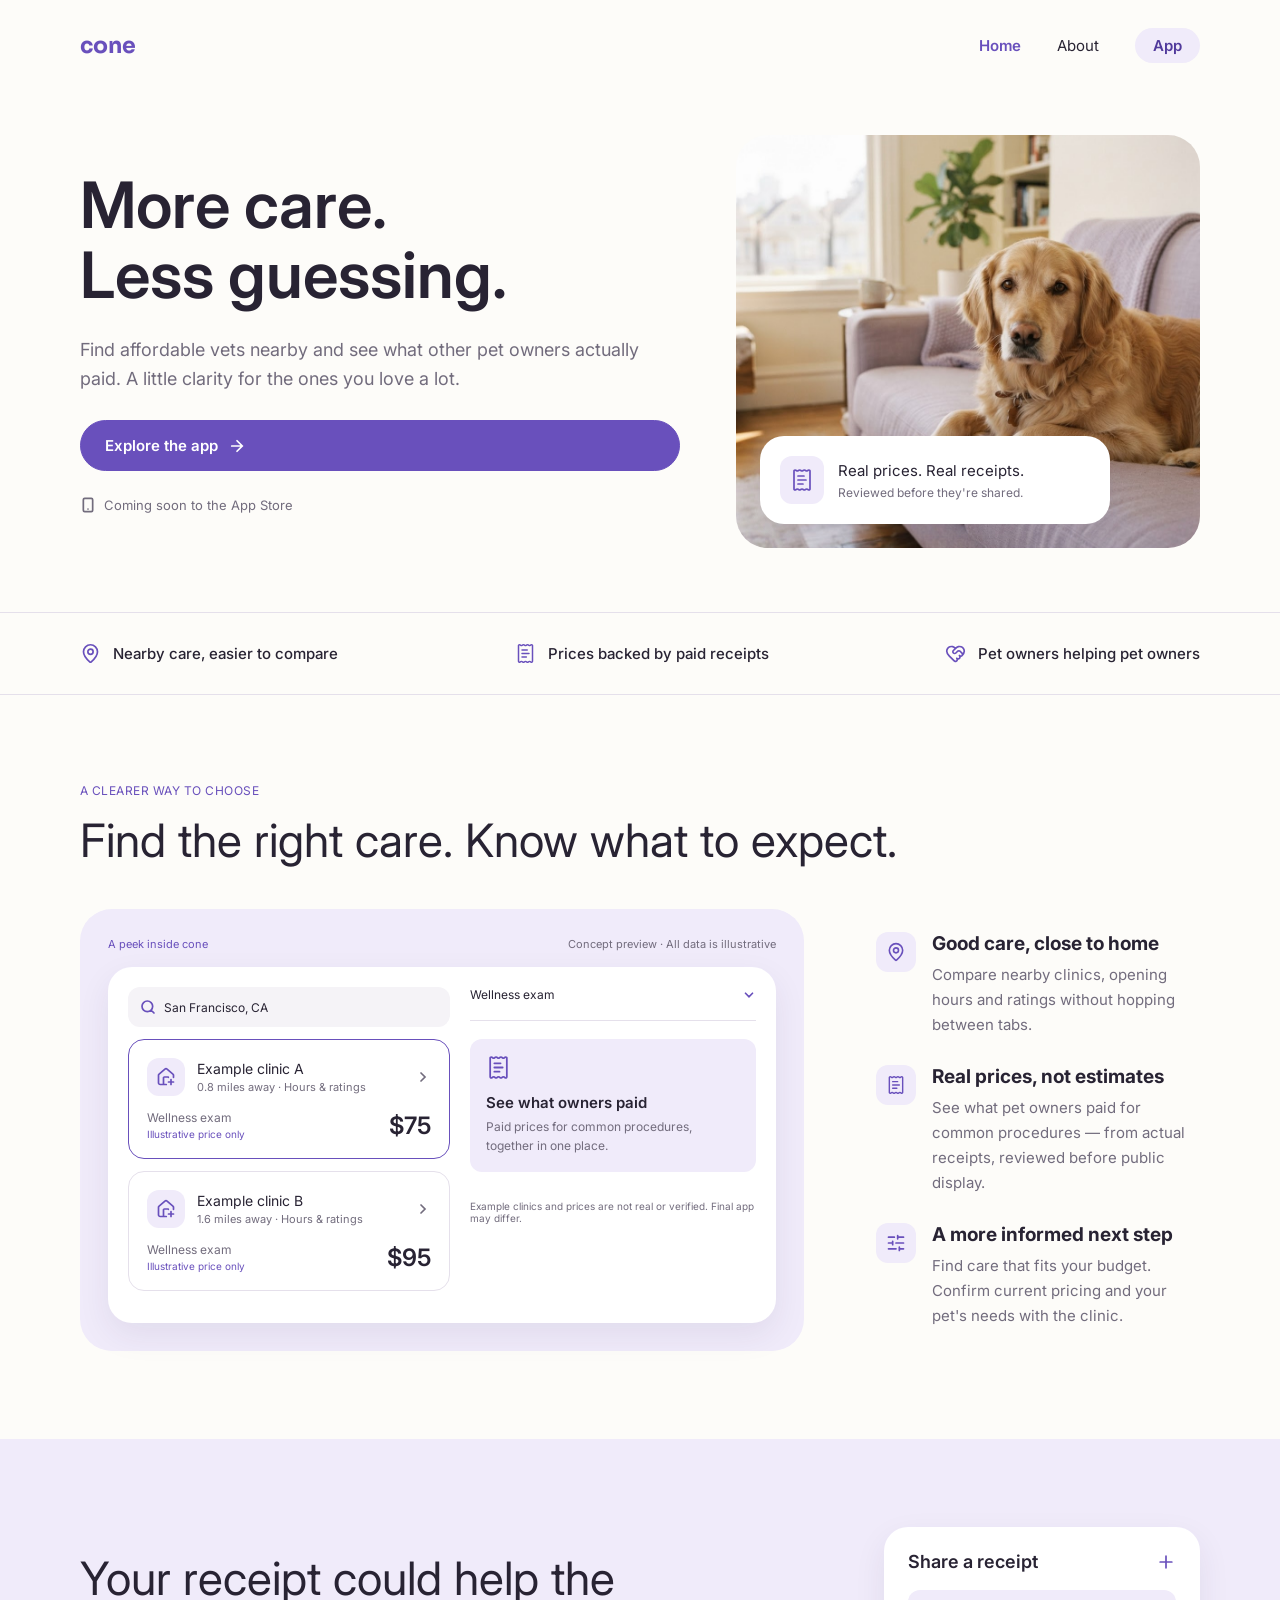
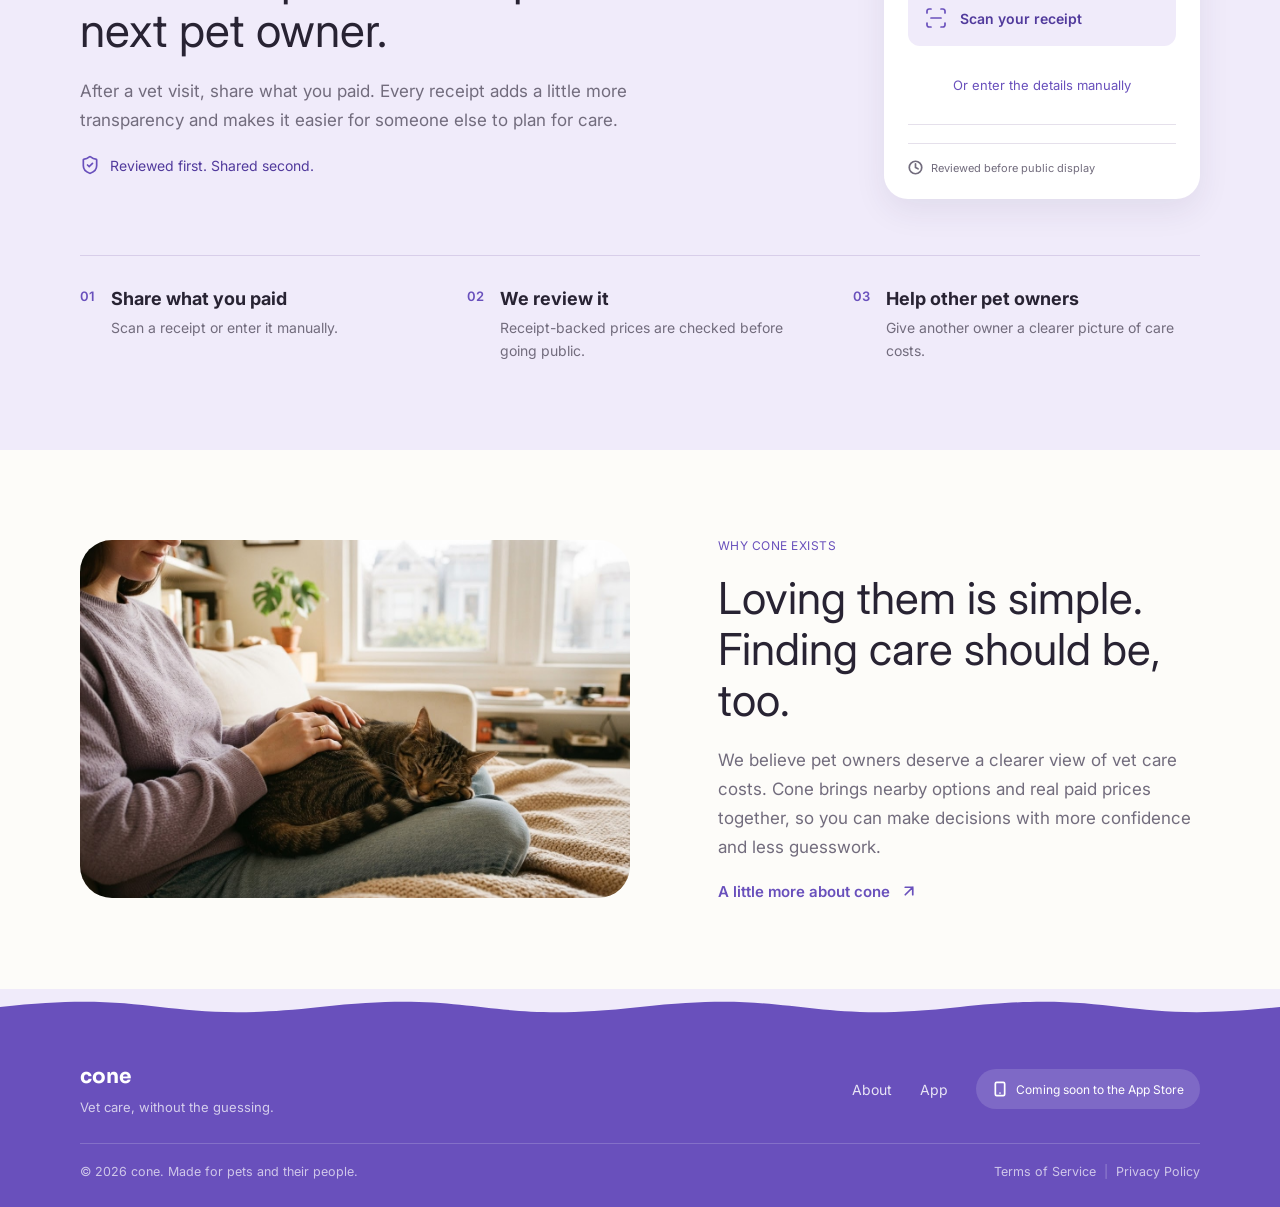
==== index.html @ 10d3a2c4 "Home: remove the "Launching First in the Bay Area" pill from the hero Co-Authored-By: Claude Sonnet " ====
<!doctype html>
<html lang="en">
<head>
<meta charset="utf-8">
<meta name="viewport" content="width=device-width, initial-scale=1">
<title>Cone — Affordable Vet Care</title>
<meta name="description" content="Find affordable vets nearby and see what other pet owners actually paid.">
<meta name="color-scheme" content="light">
<link rel="preconnect" href="https://fonts.googleapis.com">
<link href="https://fonts.googleapis.com/css2?family=Sora:wght@700&family=Inter:wght@400;500;600;700&display=swap" rel="stylesheet">
<link rel="stylesheet" href="site.css">
<style>
  .hero{ display:flex; gap:56px; align-items:center; padding:44px 80px 64px; }
  .hero-copy{ display:flex; flex-direction:column; gap:26px; width:600px; max-width:100%; }
  .hero-copy h1{ font-size:clamp(36px,6vw,64px); line-height:1.08; margin:0; font-weight:600; }
  .hero-copy .lede{ color:var(--ink-muted); font-size:18px; line-height:1.65; max-width:52ch; margin:0; }
  .hero-avail{ display:flex; align-items:center; gap:8px; color:var(--ink-muted); font-size:13px; }
  .hero-avail img{ width:16px; height:16px; }
  .hero-art{ position:relative; flex:1; min-width:280px; background:var(--purple-pale); border-radius:32px; overflow:hidden; aspect-ratio:624/556; }
  .hero-art img.photo{ width:100%; height:100%; object-fit:cover; }
  .promise-card{ position:absolute; left:24px; bottom:24px; right:24px; max-width:350px; background:#fff; border-radius:24px;
    padding:20px; display:flex; gap:14px; align-items:center; box-shadow:0 12px 32px rgba(53,35,74,.12); }
  .promise-card .icon-box{ background:var(--tint); border-radius:12px; width:44px; height:48px; display:flex; align-items:center; justify-content:center; flex-shrink:0; }
  .promise-card .icon-box img{ width:24px; height:24px; }
  .promise-card p{ margin:0; }
  .promise-card .title{ font-size:15px; }
  .promise-card .sub{ color:var(--ink-muted); font-size:12px; margin-top:5px; }

  .benefits{ display:flex; justify-content:space-between; gap:24px; flex-wrap:wrap; border-top:1px solid var(--border); border-bottom:1px solid var(--border); padding:30px 80px; }
  .benefit{ display:flex; align-items:center; gap:12px; font-size:15px; font-weight:500; }
  .benefit img{ width:21px; height:21px; }

  .compare{ display:flex; gap:72px; align-items:center; flex-wrap:wrap; }
  .app-preview{ background:var(--tint); border-radius:32px; padding:28px; width:724px; max-width:100%; }
  .preview-label{ display:flex; justify-content:space-between; font-size:11px; color:var(--purple); margin-bottom:16px; }
  .preview-label .note{ color:var(--ink-muted); }
  .app-interface{ background:#fff; border-radius:24px; padding:20px; display:flex; gap:20px; box-shadow:0 12px 32px rgba(53,35,74,.08); flex-wrap:wrap; }
  .loc-search{ background:var(--surface-muted); border-radius:12px; height:40px; display:flex; align-items:center; gap:8px; padding:0 12px; font-size:12px; margin-bottom:12px; }
  .loc-search img{ width:16px; height:16px; }
  .clinic-card{ border:1px solid var(--border); border-radius:16px; padding:18px; margin-bottom:12px; }
  .clinic-card.featured{ border:1.5px solid var(--purple); }
  .clinic-row{ display:flex; gap:12px; align-items:center; margin-bottom:14px; }
  .clinic-row .sym{ background:var(--tint); border-radius:12px; width:38px; height:38px; display:flex; align-items:center; justify-content:center; flex-shrink:0; }
  .clinic-row .sym img{ width:20px; height:20px; }
  .clinic-row .name{ font-size:14px; margin:0; }
  .clinic-row .meta{ font-size:11px; color:var(--ink-muted); margin:3px 0 0; }
  .clinic-row .chev{ width:16px; height:16px; margin-left:auto; }
  .price-row{ display:flex; justify-content:space-between; align-items:flex-end; }
  .price-row .proc{ font-size:12px; color:var(--ink-muted); margin:0; }
  .price-row .note{ font-size:10px; color:var(--purple); margin:3px 0 0; }
  .price-row .amount{ font-size:24px; font-weight:600; margin:0; }
  .compare-side{ flex:1; min-width:280px; display:flex; flex-direction:column; gap:18px; }
  .compare-top{ display:flex; justify-content:space-between; align-items:center; font-size:12px; }
  .compare-top img{ width:14px; height:14px; }
  .insight-box{ background:var(--tint); border-radius:12px; padding:16px; }
  .insight-box img{ width:25px; height:25px; margin-bottom:13px; }
  .insight-box .t{ font-weight:600; font-size:15px; margin:0 0 6px; }
  .insight-box .d{ color:var(--ink-muted); font-size:12px; margin:0; line-height:1.55; }
  .fineprint{ color:var(--ink-muted); font-size:10px; }

  .features{ display:flex; flex-direction:column; gap:28px; flex:1; min-width:280px; }
  .feature{ display:flex; gap:16px; }
  .feature .sym{ background:var(--tint); border-radius:12px; width:40px; height:40px; display:flex; align-items:center; justify-content:center; flex-shrink:0; }
  .feature .sym img{ width:20px; height:20px; }
  .feature h3{ font-size:19px; margin:0 0 8px; }
  .feature p{ color:var(--ink-muted); font-size:15px; line-height:1.65; margin:0; }

  .community{ background:var(--tint); }
  .community-story{ display:flex; gap:96px; align-items:center; flex-wrap:wrap; }
  .community-copy{ width:556px; max-width:100%; display:flex; flex-direction:column; gap:20px; }
  .community-copy h2{ font-size:clamp(28px,4vw,46px); line-height:1.15; margin:0; font-weight:400; }
  .community-copy .lede{ color:var(--ink-muted); font-size:17px; line-height:1.7; margin:0; max-width:50ch; }
  .review-note{ display:flex; align-items:center; gap:10px; color:var(--purple-dark); font-size:14px; }
  .review-note img{ width:20px; height:20px; }
  .share-card{ background:#fff; border-radius:24px; padding:24px; width:316px; max-width:100%; box-shadow:0 12px 32px rgba(53,35,74,.08); display:flex; flex-direction:column; gap:18px; margin-left:auto; }
  .share-card .hdr{ display:flex; justify-content:space-between; align-items:center; }
  .share-card .hdr p{ margin:0; font-size:18px; font-weight:600; }
  .share-card .hdr img{ width:20px; height:20px; }
  .scan-opt{ background:var(--tint); border-radius:12px; padding:16px; display:flex; align-items:center; gap:12px; }
  .scan-opt img{ width:24px; height:24px; }
  .scan-opt p{ margin:0; color:var(--purple-dark); font-weight:600; font-size:14px; }
  .manual-note{ text-align:center; color:var(--purple); font-size:13px; }
  .review-status{ display:flex; align-items:center; gap:8px; color:var(--ink-muted); font-size:11px; border-top:1px solid var(--border); padding-top:16px; }
  .review-status img{ width:15px; height:15px; }
  .process{ display:flex; gap:40px; flex-wrap:wrap; border-top:1px solid var(--border2); margin-top:56px; padding-top:32px; }
  .process .step{ flex:1; min-width:200px; display:flex; gap:16px; }
  .process .num{ color:var(--purple); font-weight:600; font-size:13px; }
  .process h4{ font-size:18px; margin:0 0 8px; }
  .process p{ color:var(--ink-muted); font-size:14px; line-height:1.6; margin:0; }

  .mission-row{ display:flex; gap:88px; align-items:center; flex-wrap:wrap; }
  .mission-row img.photo{ width:550px; max-width:100%; height:358px; object-fit:cover; border-radius:32px; }
  .mission-copy{ flex:1; min-width:280px; display:flex; flex-direction:column; gap:20px; }
  .mission-copy h2{ font-size:clamp(28px,4vw,44px); line-height:1.16; font-weight:400; margin:0; }
  .mission-copy .lede{ color:var(--ink-muted); font-size:17px; line-height:1.7; margin:0; }
  .mission-link{ display:flex; align-items:center; gap:10px; color:var(--purple); font-weight:600; font-size:15px; text-decoration:none; }
  .mission-link img{ width:18px; height:18px; }

  @media (max-width: 900px){
    .hero, .benefits, .compare, .community-story, .mission-row{ flex-direction:column; align-items:flex-start; }
    .hero{ padding:32px 24px 48px; }
    .benefits{ padding:24px; }
    .mission-row img.photo{ width:100%; }
    .share-card{ margin-left:0; }
  }
</style>
</head>
<body>

<nav class="nav">
  <a class="wordmark" href="index.html">cone</a>
  <div class="links">
    <a href="index.html" class="active">Home</a>
    <a href="about.html">About</a>
    <a href="app.html" class="nav-pill">App</a>
  </div>
</nav>

<div class="hero">
  <div class="hero-copy">
    <h1>More care.<br>Less guessing.</h1>
    <p class="lede">Find affordable vets nearby and see what other pet owners actually paid. A little clarity for the ones you love a lot.</p>
    <a class="btn-primary" href="app.html">Explore the app <img src="icons/arrow-right.svg" alt=""></a>
    <div class="hero-avail"><img src="icons/smartphone.svg" alt=""> Coming soon to the App Store</div>
  </div>
  <div class="hero-art">
    <img class="photo" src="dog-at-home.png" alt="A golden retriever relaxing at home">
    <div class="promise-card">
      <div class="icon-box"><img src="icons/receipt.svg" alt=""></div>
      <p><span class="title" style="display:block">Real prices. Real receipts.</span><span class="sub" style="display:block">Reviewed before they're shared.</span></p>
    </div>
  </div>
</div>

<div class="benefits">
  <div class="benefit"><img src="icons/map-pin.svg" alt=""> Nearby care, easier to compare</div>
  <div class="benefit"><img src="icons/receipt.svg" alt=""> Prices backed by paid receipts</div>
  <div class="benefit"><img src="icons/heart-handshake.svg" alt=""> Pet owners helping pet owners</div>
</div>

<div class="section">
  <p class="kicker">A clearer way to choose</p>
  <h2 style="font-size:clamp(28px,4vw,46px); font-weight:400; margin:0 0 42px; line-height:1.15;">Find the right care. Know what to expect.</h2>
  <div class="compare">
    <div class="app-preview">
      <div class="preview-label"><span>A peek inside cone</span><span class="note">Concept preview · All data is illustrative</span></div>
      <div class="app-interface">
        <div style="width:322px; max-width:100%;">
          <div class="loc-search"><img src="icons/search.svg" alt=""> San Francisco, CA</div>
          <div class="clinic-card featured">
            <div class="clinic-row">
              <div class="sym"><img src="icons/house-plus.svg" alt=""></div>
              <div><p class="name">Example clinic A</p><p class="meta">0.8 miles away · Hours &amp; ratings</p></div>
              <img class="chev" src="icons/chevron-right.svg" alt="">
            </div>
            <div class="price-row"><div><p class="proc">Wellness exam</p><p class="note">Illustrative price only</p></div><p class="amount">$75</p></div>
          </div>
          <div class="clinic-card">
            <div class="clinic-row">
              <div class="sym"><img src="icons/house-plus.svg" alt=""></div>
              <div><p class="name">Example clinic B</p><p class="meta">1.6 miles away · Hours &amp; ratings</p></div>
              <img class="chev" src="icons/chevron-right.svg" alt="">
            </div>
            <div class="price-row"><div><p class="proc">Wellness exam</p><p class="note">Illustrative price only</p></div><p class="amount">$95</p></div>
          </div>
        </div>
        <div class="compare-side">
          <div class="compare-top"><span>Wellness exam</span><img src="icons/chevron-down.svg" alt=""></div>
          <div style="border-top:1px solid var(--border);"></div>
          <div class="insight-box">
            <img src="icons/receipt.svg" alt="">
            <p class="t">See what owners paid</p>
            <p class="d">Paid prices for common procedures, together in one place.</p>
          </div>
          <p class="fineprint">Example clinics and prices are not real or verified. Final app may differ.</p>
        </div>
      </div>
    </div>
    <div class="features">
      <div class="feature"><div class="sym"><img src="icons/map-pin.svg" alt=""></div><div><h3>Good care, close to home</h3><p>Compare nearby clinics, opening hours and ratings without hopping between tabs.</p></div></div>
      <div class="feature"><div class="sym"><img src="icons/receipt.svg" alt=""></div><div><h3>Real prices, not estimates</h3><p>See what pet owners paid for common procedures — from actual receipts, reviewed before public display.</p></div></div>
      <div class="feature"><div class="sym"><img src="icons/sliders.svg" alt=""></div><div><h3>A more informed next step</h3><p>Find care that fits your budget. Confirm current pricing and your pet's needs with the clinic.</p></div></div>
    </div>
  </div>
</div>

<div class="section community">
  <div class="community-story">
    <div class="community-copy">
      <h2>Your receipt could help the next pet owner.</h2>
      <p class="lede">After a vet visit, share what you paid. Every receipt adds a little more transparency and makes it easier for someone else to plan for care.</p>
      <div class="review-note"><img src="icons/shield-check.svg" alt=""> Reviewed first. Shared second.</div>
    </div>
    <div class="share-card">
      <div class="hdr"><p>Share a receipt</p><img src="icons/plus.svg" alt=""></div>
      <div class="scan-opt"><img src="icons/scan-line.svg" alt=""><p>Scan your receipt</p></div>
      <p class="manual-note">Or enter the details manually</p>
      <div style="border-top:1px solid var(--border);"></div>
      <div class="review-status"><img src="icons/clock.svg" alt=""> Reviewed before public display</div>
    </div>
  </div>
  <div class="process">
    <div class="step"><span class="num">01</span><div><h4>Share what you paid</h4><p>Scan a receipt or enter it manually.</p></div></div>
    <div class="step"><span class="num">02</span><div><h4>We review it</h4><p>Receipt-backed prices are checked before going public.</p></div></div>
    <div class="step"><span class="num">03</span><div><h4>Help other pet owners</h4><p>Give another owner a clearer picture of care costs.</p></div></div>
  </div>
</div>

<div class="section">
  <div class="mission-row">
    <img class="photo" src="quiet-moment.png" alt="A pet owner and their dog sharing a quiet moment">
    <div class="mission-copy">
      <p class="kicker" style="margin-bottom:0;">Why cone exists</p>
      <h2>Loving them is simple. Finding care should be, too.</h2>
      <p class="lede">We believe pet owners deserve a clearer view of vet care costs. Cone brings nearby options and real paid prices together, so you can make decisions with more confidence and less guesswork.</p>
      <a class="mission-link" href="about.html">A little more about cone <img src="icons/arrow-up-right.svg" alt=""></a>
    </div>
  </div>
</div>

<svg class="footer-wave" viewBox="0 0 1440 60" preserveAspectRatio="none" aria-hidden="true">
  <path d="M0,30 C180,0 180,60 360,30 C540,0 540,60 720,30 C900,0 900,60 1080,30 C1260,0 1260,60 1440,30 L1440,60 L0,60 Z"></path>
</svg>

<footer class="site-footer">
  <div class="footer-nav">
    <div class="brand-block">
      <a class="wordmark" href="index.html">cone</a>
      <span class="tagline">Vet care, without the guessing.</span>
    </div>
    <div class="footer-links">
      <a href="about.html">About</a>
      <a href="app.html">App</a>
      <span class="badge"><img src="icons/smartphone.svg" alt="" style="width:16px;height:16px;"> Coming soon to the App Store</span>
    </div>
  </div>
  <div class="footer-bottom">
    <span>© 2026 cone. Made for pets and their people.</span>
    <span class="legal-links"><a href="terms-of-service.html">Terms of Service</a><span class="sep">|</span><a href="privacy-policy.html">Privacy Policy</a></span>
  </div>
</footer>
</body>
</html>
---- site.css ----
/* Cone marketing site — shared design tokens + components across
   index.html / about.html / app.html. Colors match the Figma redesign
   (node 2:1613 / 7:917 / 5:3205) exactly — a distinct, slightly softer
   purple/cream palette from the app's own Theme.swift, by deliberate
   choice of this redesign, not an oversight. */
:root{
  --purple:#6950BC; --purple-dark:#513A9C; --purple-light:#8B72D4; --purple-pale:#C9B8F0;
  --tint:#F0EBFA; --tint2:#F8F6FD; --surface-muted:#F5F3F7;
  --cream:#FDFCF9; --ink:#282333; --ink-muted:#726C7D; --border:#E5E0EB; --border2:#D8CEE9;
}
*{ box-sizing:border-box; }
html{ scroll-behavior:smooth; }
body{ margin:0; background:var(--cream); color:var(--ink); font-family:"Inter",-apple-system,system-ui,sans-serif; }
img{ max-width:100%; display:block; }
.icon{ display:inline-block; }
.icon-white{ filter:brightness(0) invert(1); }
a{ color:inherit; }

/* Nav — back to a plain white header (the purple treatment moved to
   the footer instead, per correction). */
.nav{ display:flex; align-items:center; justify-content:space-between; padding:28px 80px; }
.nav .wordmark{ font-family:"Sora",-apple-system,sans-serif; font-weight:700; font-size:22px; color:var(--purple); text-decoration:none; }
.nav .links{ display:flex; align-items:center; gap:36px; font-size:15px; }
.nav .links a{ text-decoration:none; color:var(--ink); }
.nav .links a.active{ color:var(--purple); font-weight:600; }
/* "App" is a pill, not a plain text link — calls it out from Home/About
   as the one that actually leads toward the product/download. */
.nav .links a.nav-pill{ background:var(--tint); color:var(--purple-dark); font-weight:600;
  padding:8px 18px; border-radius:999px; transition:background .15s ease, color .15s ease; }
.nav .links a.nav-pill:hover{ background:var(--purple-pale); }
.nav .links a.nav-pill.active{ background:var(--purple); color:#fff; }

/* Buttons */
.btn-primary{ display:inline-flex; align-items:center; gap:10px; background:var(--purple); color:#fff;
  border:1px solid var(--purple); border-radius:999px; padding:15px 24px; font-weight:600; font-size:15px;
  text-decoration:none; cursor:pointer; }
.btn-primary img{ filter:brightness(0) invert(1); width:18px; height:18px; }

/* Pills / badges */
.pill{ display:inline-flex; align-items:center; gap:8px; background:var(--tint); color:var(--purple-dark);
  border-radius:999px; padding:8px 12px; font-size:12px; }
.badge{ display:inline-flex; align-items:center; gap:8px; background:var(--surface-muted); color:var(--ink-muted);
  border-radius:999px; padding:12px 16px; font-size:12px; }

/* Layout helpers */
.section{ padding:88px 80px; }
.kicker{ color:var(--purple); font-size:12px; text-transform:uppercase; letter-spacing:.04em; margin:0 0 16px; }

/* Wavy top edge on the footer — an SVG sitting flush against the
   footer's own top edge, filled the same purple as the footer below
   it. The area above the wave's peaks is transparent in the SVG
   itself, so without a background set here it was revealing the
   plain page background behind it — not whatever section actually
   sits directly above (About's `.mission-cta` and App's `.trust`, both
   `var(--tint)`), leaving a visible pale seam between the two. Tint is
   close enough to cream that using it as this element's own
   background reads correctly either way: seamless against a tint
   section above, and imperceptibly different against a plain cream
   one. */
.footer-wave{ display:block; width:100%; height:36px; margin-bottom:-1px; background:var(--tint); }
.footer-wave path{ fill:var(--purple); }

/* Footer (shared across all pages, including the legal ones) — purple
   background, so wordmark/links/text all flip to white/light instead
   of the ink/purple-on-cream scheme that worked on a cream footer. */
footer.site-footer{ background:var(--purple); padding:40px 80px 28px; }
footer.site-footer .footer-nav{ display:flex; align-items:center; justify-content:space-between; flex-wrap:wrap; gap:16px; margin-bottom:28px; }
footer.site-footer .brand-block{ display:flex; flex-direction:column; gap:10px; }
footer.site-footer .wordmark{ font-family:"Sora",-apple-system,sans-serif; font-weight:700; font-size:20px; color:#fff; text-decoration:none; }
footer.site-footer .tagline{ color:rgba(255,255,255,.72); font-size:13px; }
footer.site-footer .footer-links{ display:flex; align-items:center; gap:28px; flex-wrap:wrap; }
footer.site-footer .footer-links a{ font-size:14px; text-decoration:none; color:rgba(255,255,255,.85); }
footer.site-footer .footer-links a.active{ color:#fff; font-weight:600; }
/* The "Coming soon" badge needs its own on-purple styling — the
   default surface-muted/ink-muted pairing used on a cream background
   would be unreadably low-contrast here. */
footer.site-footer .footer-links .badge{ background:rgba(255,255,255,.14); color:#fff; }
footer.site-footer .footer-links .badge img{ filter:brightness(0) invert(1); }
footer.site-footer .footer-bottom{ border-top:1px solid rgba(255,255,255,.18); padding-top:20px; display:flex; justify-content:space-between;
  flex-wrap:wrap; gap:10px; font-size:12.5px; color:rgba(255,255,255,.68); }
footer.site-footer .footer-bottom .legal-links a{ color:rgba(255,255,255,.68); text-decoration:none; }
footer.site-footer .footer-bottom .legal-links a:hover{ color:#fff; }
footer.site-footer .footer-bottom .legal-links .sep{ margin:0 8px; color:rgba(255,255,255,.3); }

@media (max-width: 900px){
  .nav{ padding:20px 24px; }
  .nav .links{ gap:20px; font-size:13px; }
  .section{ padding:56px 24px; }
  footer.site-footer{ padding:32px 24px 24px; }
  footer.site-footer .footer-nav{ flex-direction:column; align-items:flex-start; }
}
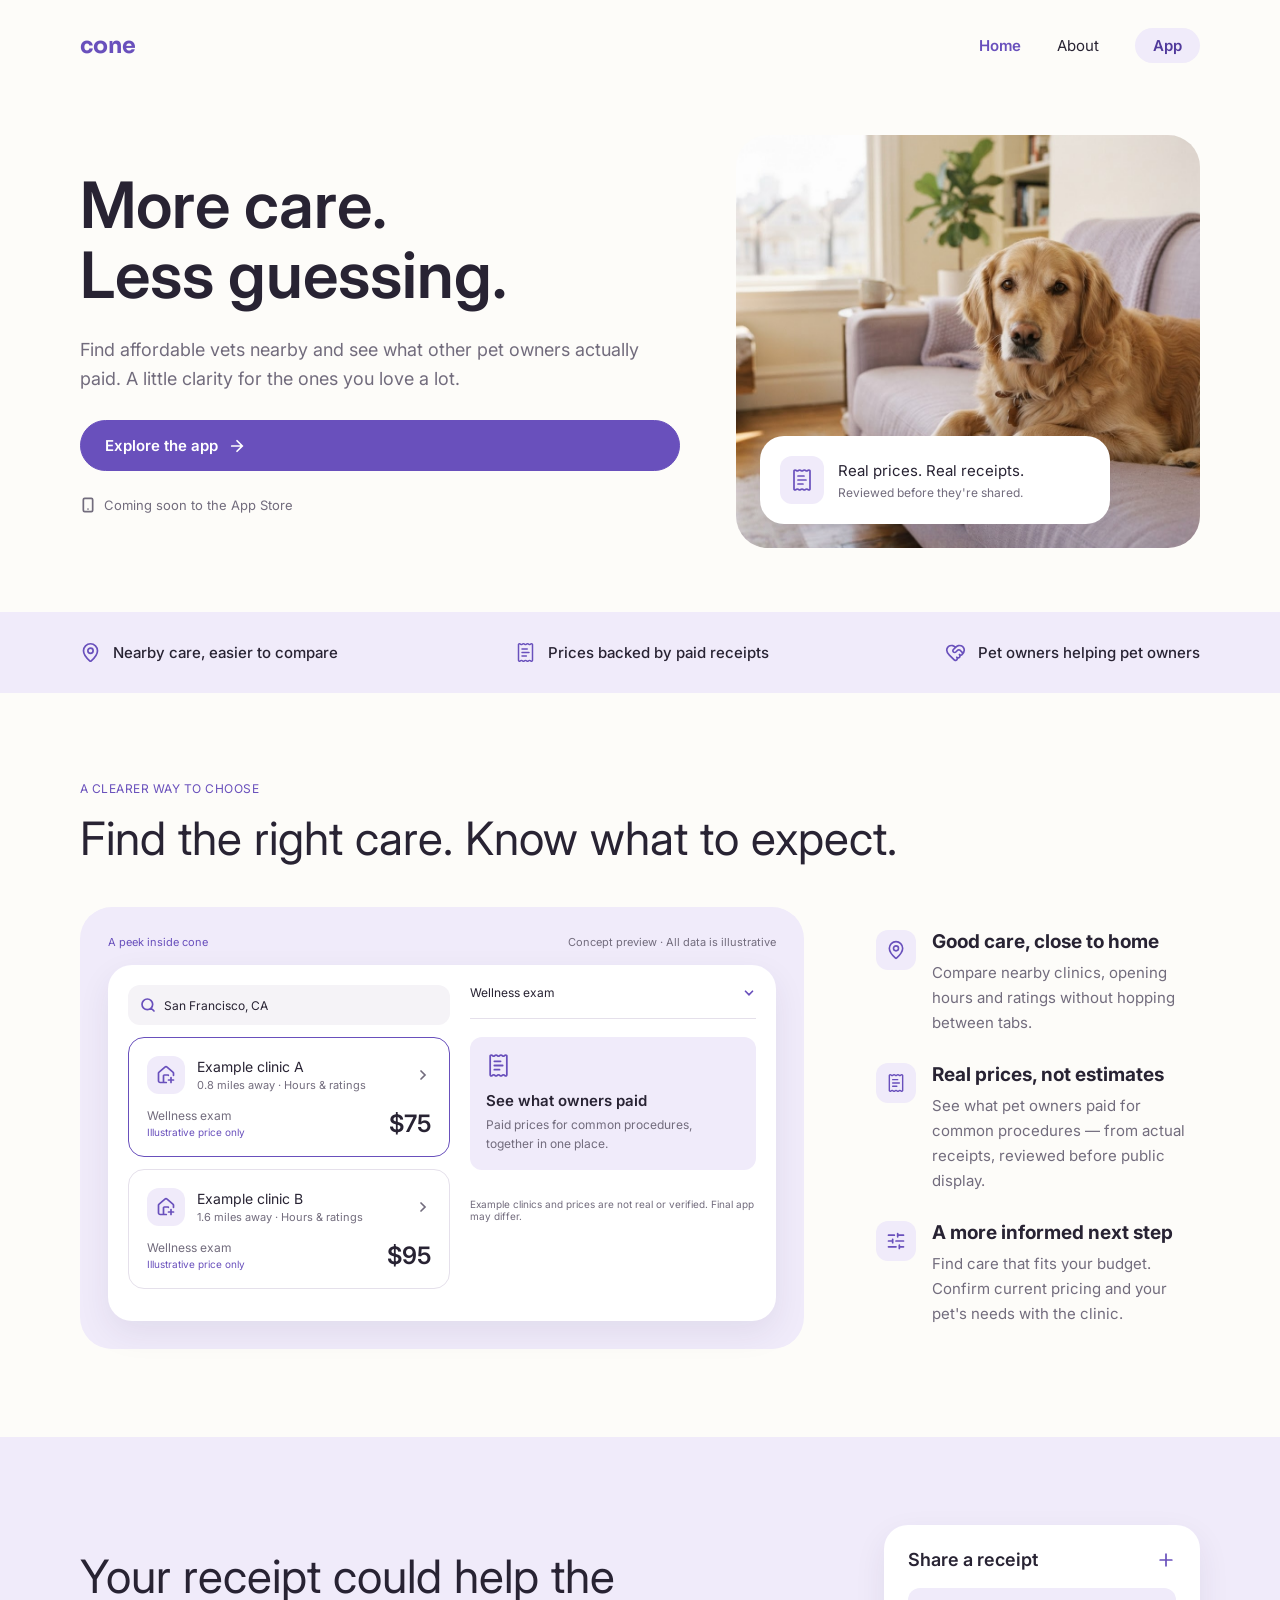
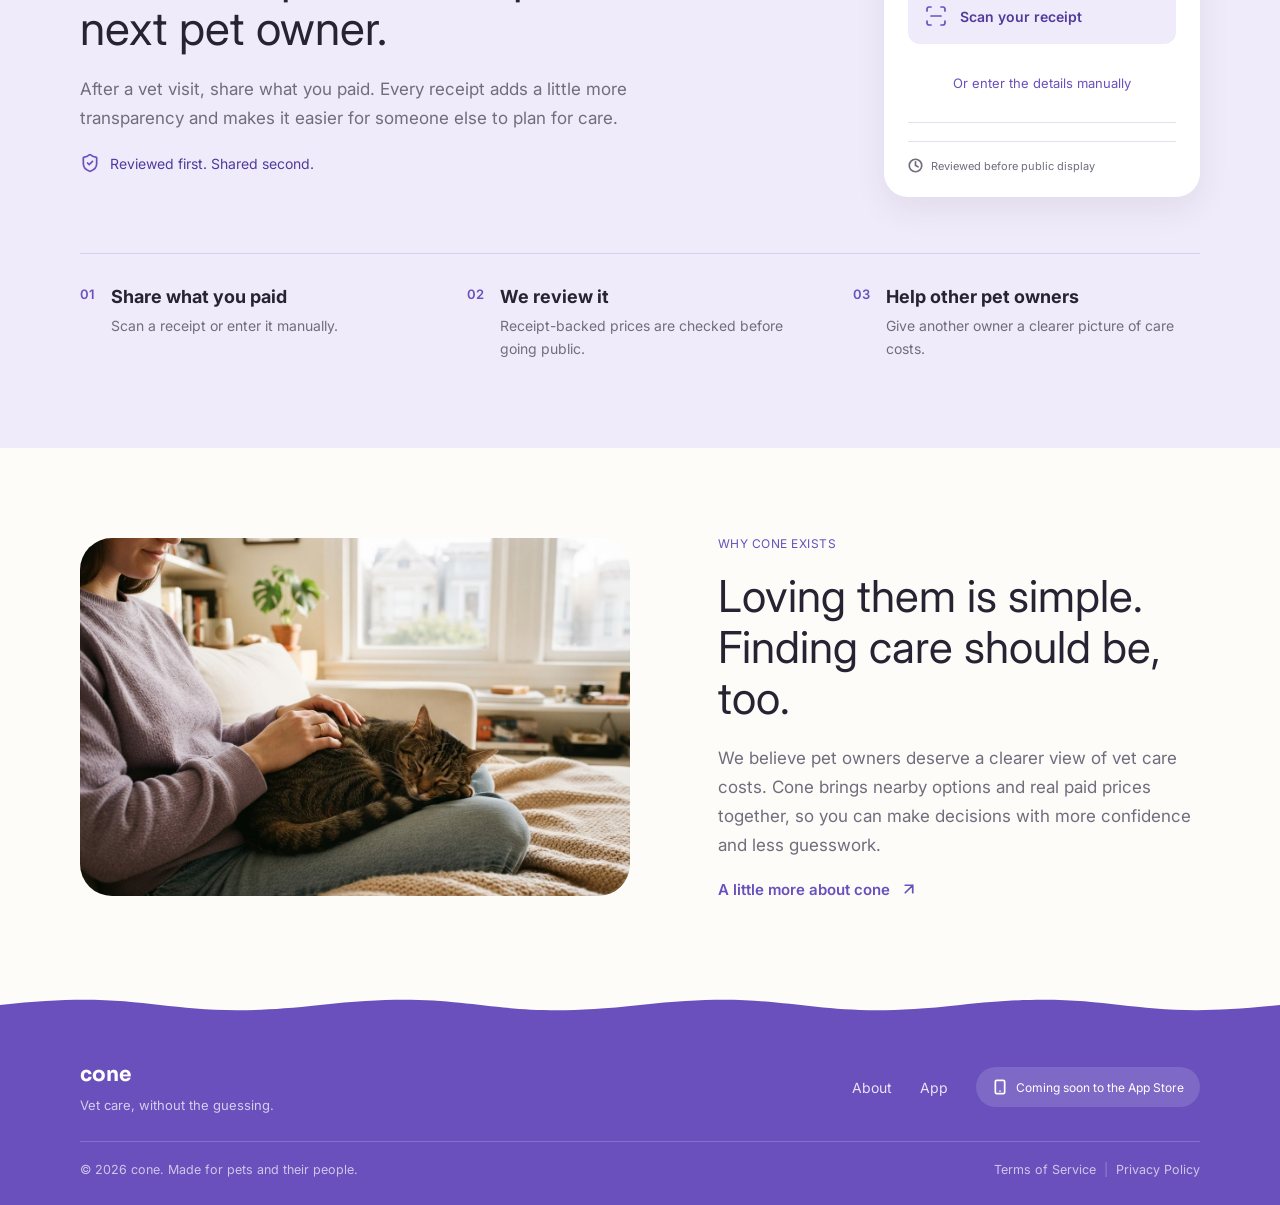
==== commit 1865b842: "Home: give the 3-item benefits strip a light purple background Swapped the plain hairline top/bottom" ====
--- a/index.html
+++ b/index.html
@@ -26,7 +26,7 @@
   .promise-card .title{ font-size:15px; }
   .promise-card .sub{ color:var(--ink-muted); font-size:12px; margin-top:5px; }
 
-  .benefits{ display:flex; justify-content:space-between; gap:24px; flex-wrap:wrap; border-top:1px solid var(--border); border-bottom:1px solid var(--border); padding:30px 80px; }
+  .benefits{ display:flex; justify-content:space-between; gap:24px; flex-wrap:wrap; background:var(--tint); padding:30px 80px; }
   .benefit{ display:flex; align-items:center; gap:12px; font-size:15px; font-weight:500; }
   .benefit img{ width:21px; height:21px; }
 
--- a/site.css
+++ b/site.css
@@ -49,15 +49,17 @@
 /* Wavy top edge on the footer — an SVG sitting flush against the
    footer's own top edge, filled the same purple as the footer below
    it. The area above the wave's peaks is transparent in the SVG
-   itself, so without a background set here it was revealing the
-   plain page background behind it — not whatever section actually
-   sits directly above (About's `.mission-cta` and App's `.trust`, both
-   `var(--tint)`), leaving a visible pale seam between the two. Tint is
-   close enough to cream that using it as this element's own
-   background reads correctly either way: seamless against a tint
-   section above, and imperceptibly different against a plain cream
-   one. */
-.footer-wave{ display:block; width:100%; height:36px; margin-bottom:-1px; background:var(--tint); }
+   itself, so it needs an explicit background matching whatever
+   section actually sits directly above it on each page, or the plain
+   page background shows through as a seam instead. Defaults to cream
+   (correct on Home, Terms and Privacy, whose last section before the
+   footer is plain) — pages where that section is tinted instead
+   (About's `.mission-cta`, App's `.trust`) add `.on-tint` to this
+   element to match. Turns out tint is NOT close enough to cream to
+   double as a one-size-fits-all background (visible as a stray pale
+   purple outline on Home) — this has to be per-page, not global. */
+.footer-wave{ display:block; width:100%; height:36px; margin-bottom:-1px; background:var(--cream); }
+.footer-wave.on-tint{ background:var(--tint); }
 .footer-wave path{ fill:var(--purple); }
 
 /* Footer (shared across all pages, including the legal ones) — purple
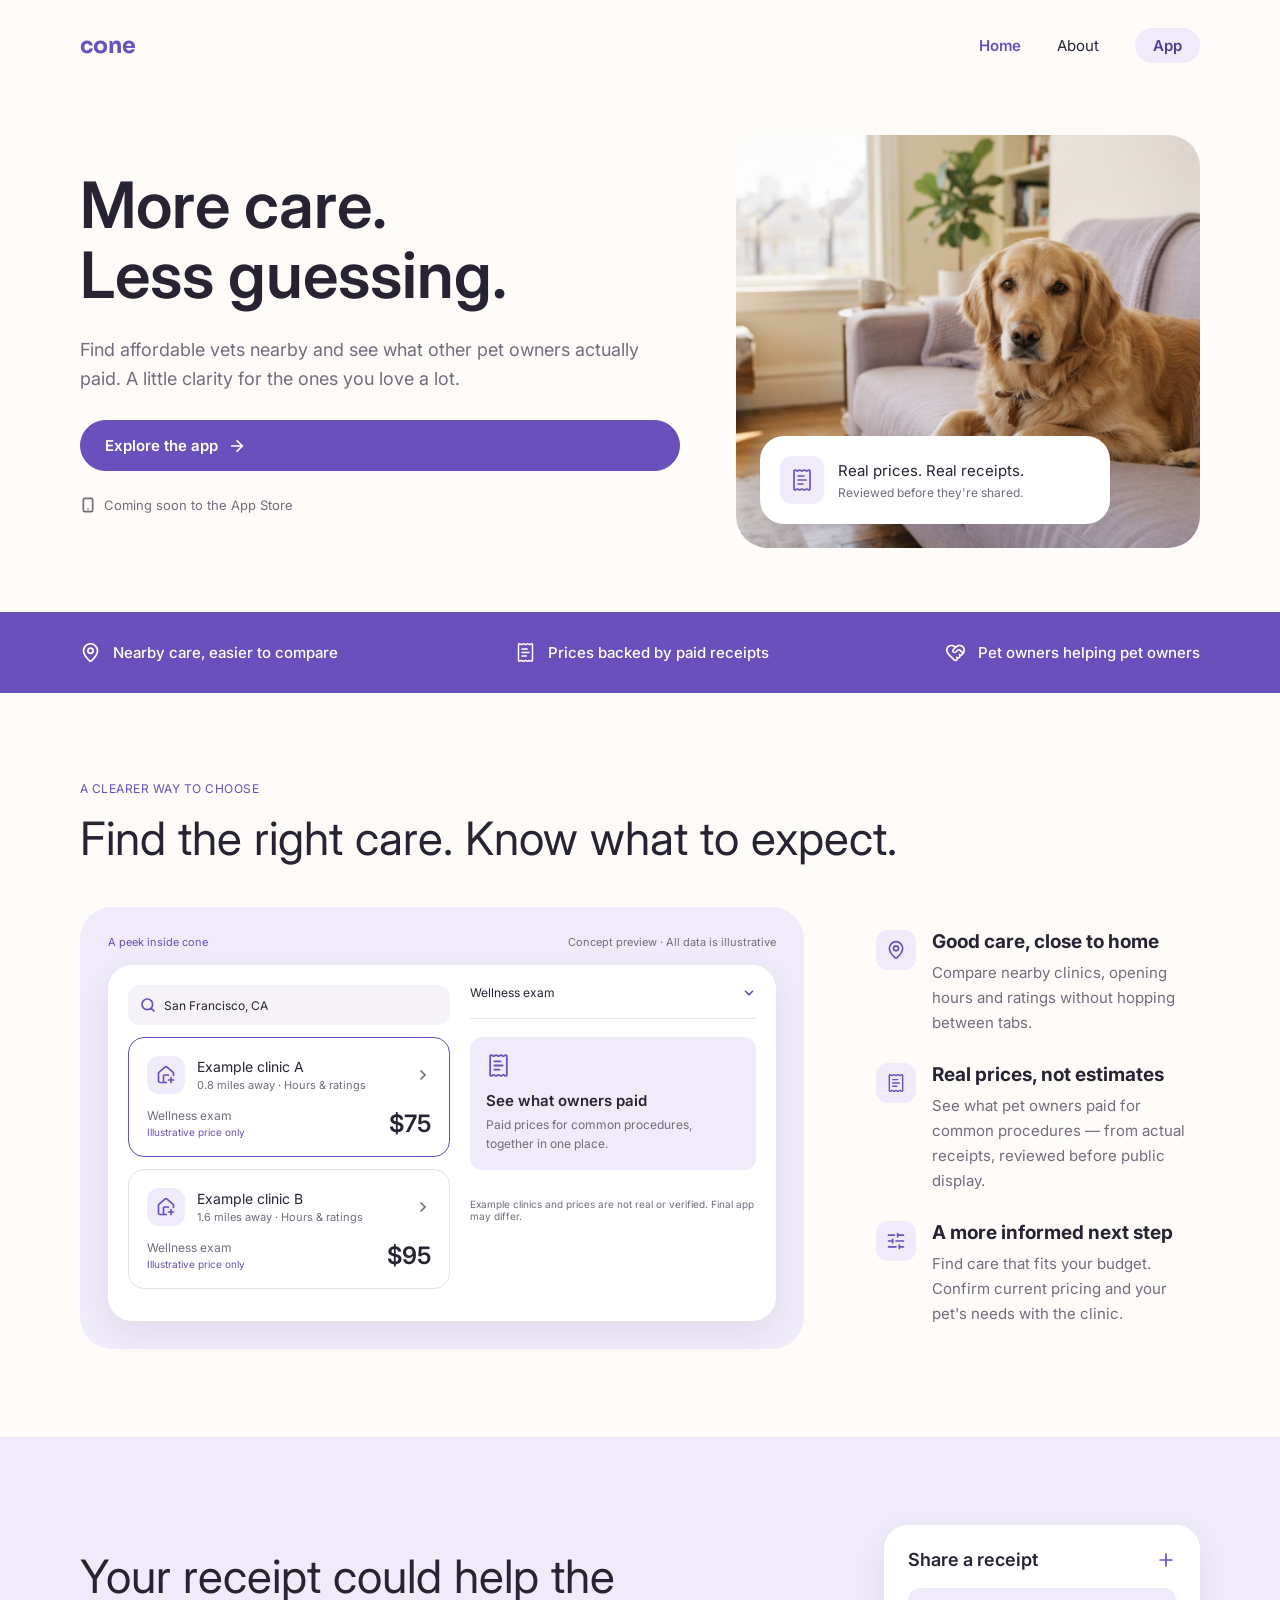
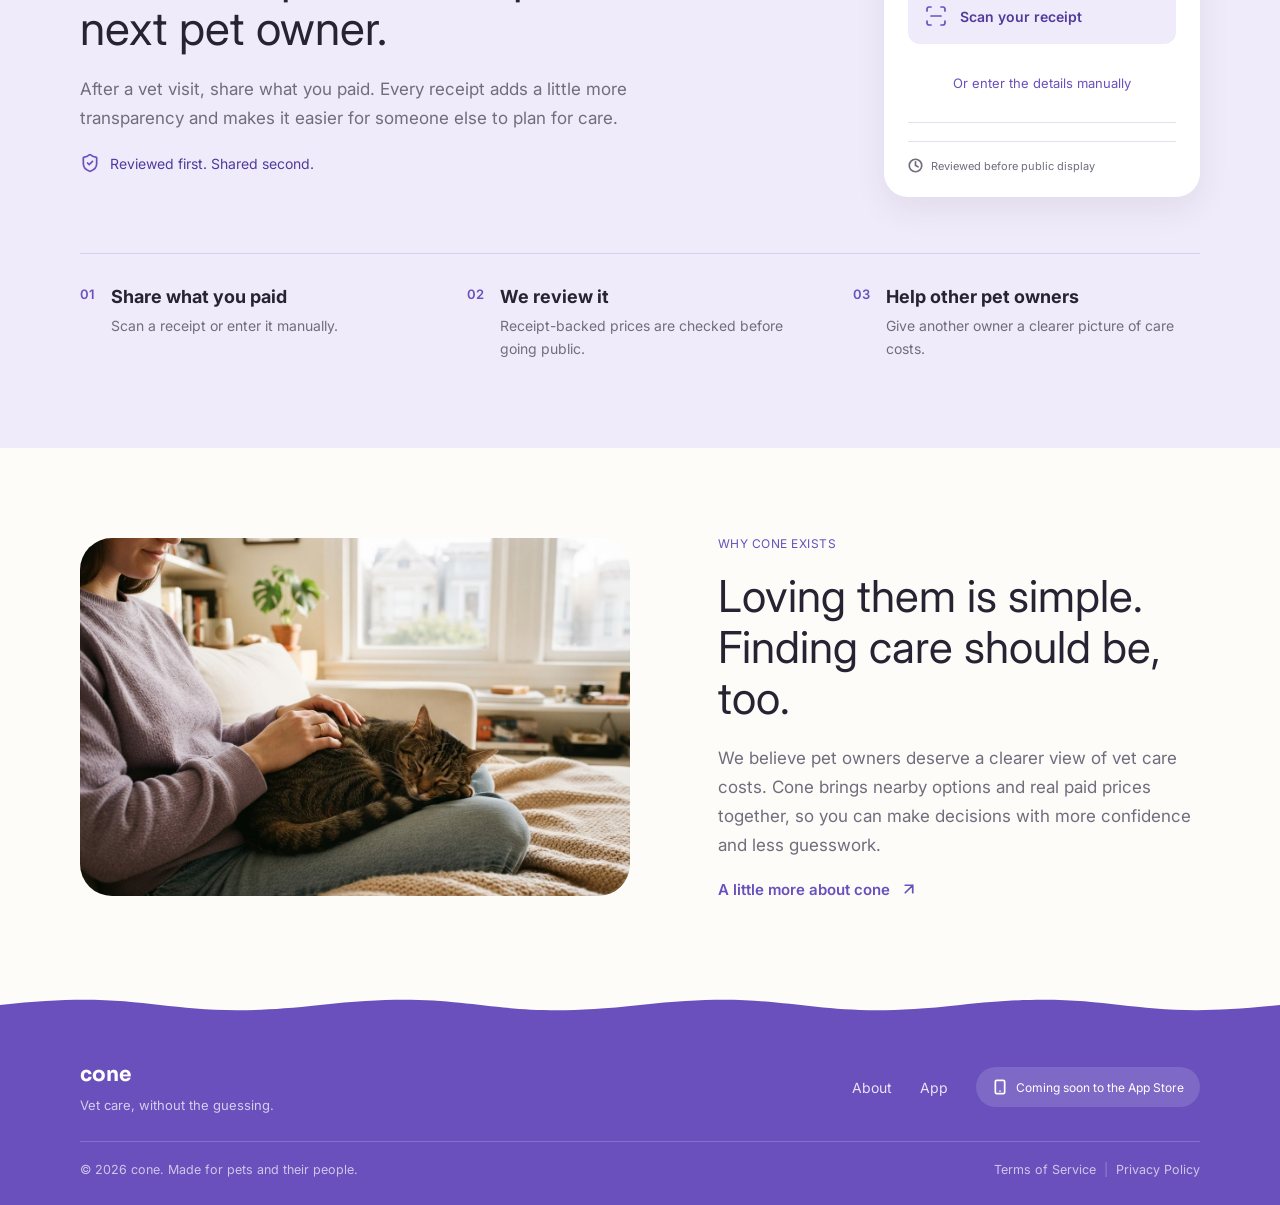
==== commit 1d2968db: "Home: switch the benefits strip from light to dark purple Flipped text and icons to white for contra" ====
--- a/index.html
+++ b/index.html
@@ -26,9 +26,9 @@
   .promise-card .title{ font-size:15px; }
   .promise-card .sub{ color:var(--ink-muted); font-size:12px; margin-top:5px; }
 
-  .benefits{ display:flex; justify-content:space-between; gap:24px; flex-wrap:wrap; background:var(--tint); padding:30px 80px; }
-  .benefit{ display:flex; align-items:center; gap:12px; font-size:15px; font-weight:500; }
-  .benefit img{ width:21px; height:21px; }
+  .benefits{ display:flex; justify-content:space-between; gap:24px; flex-wrap:wrap; background:var(--purple); padding:30px 80px; }
+  .benefit{ display:flex; align-items:center; gap:12px; font-size:15px; font-weight:500; color:#fff; }
+  .benefit img{ width:21px; height:21px; filter:brightness(0) invert(1); }
 
   .compare{ display:flex; gap:72px; align-items:center; flex-wrap:wrap; }
   .app-preview{ background:var(--tint); border-radius:32px; padding:28px; width:724px; max-width:100%; }
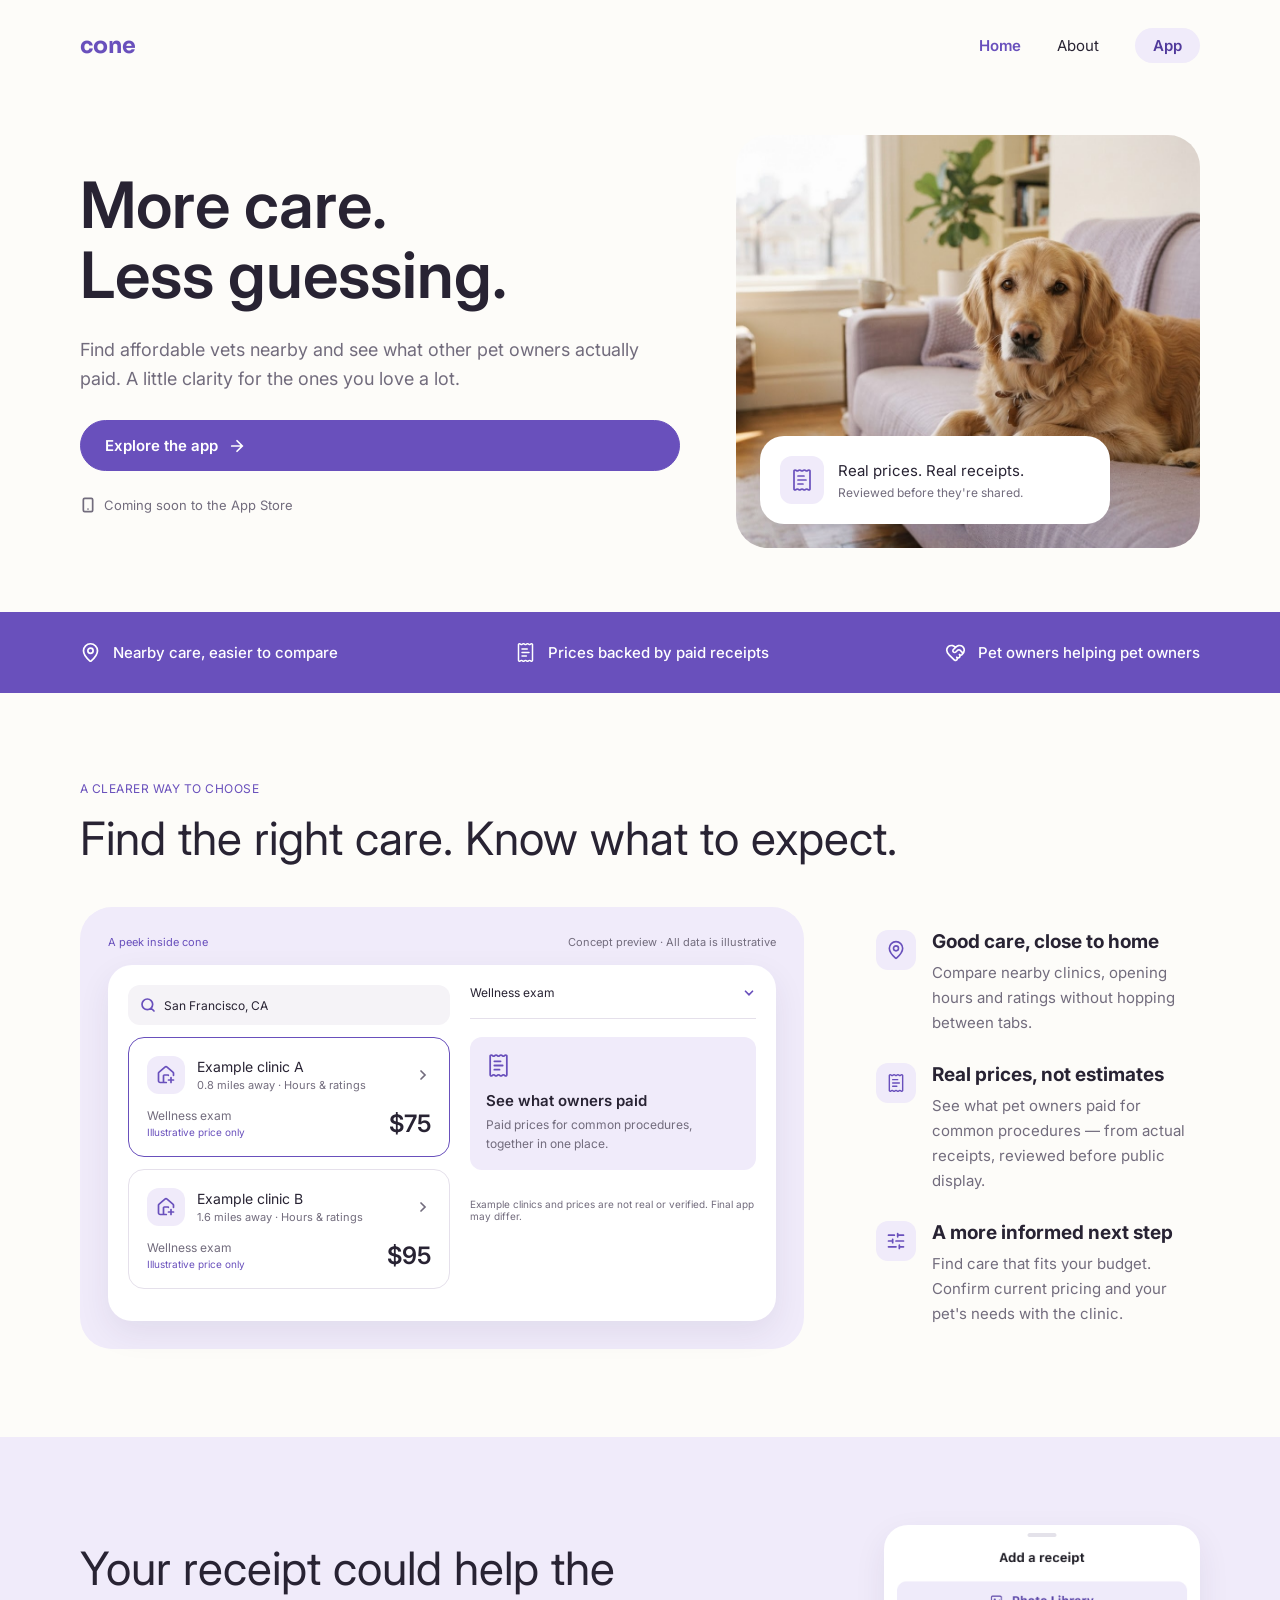
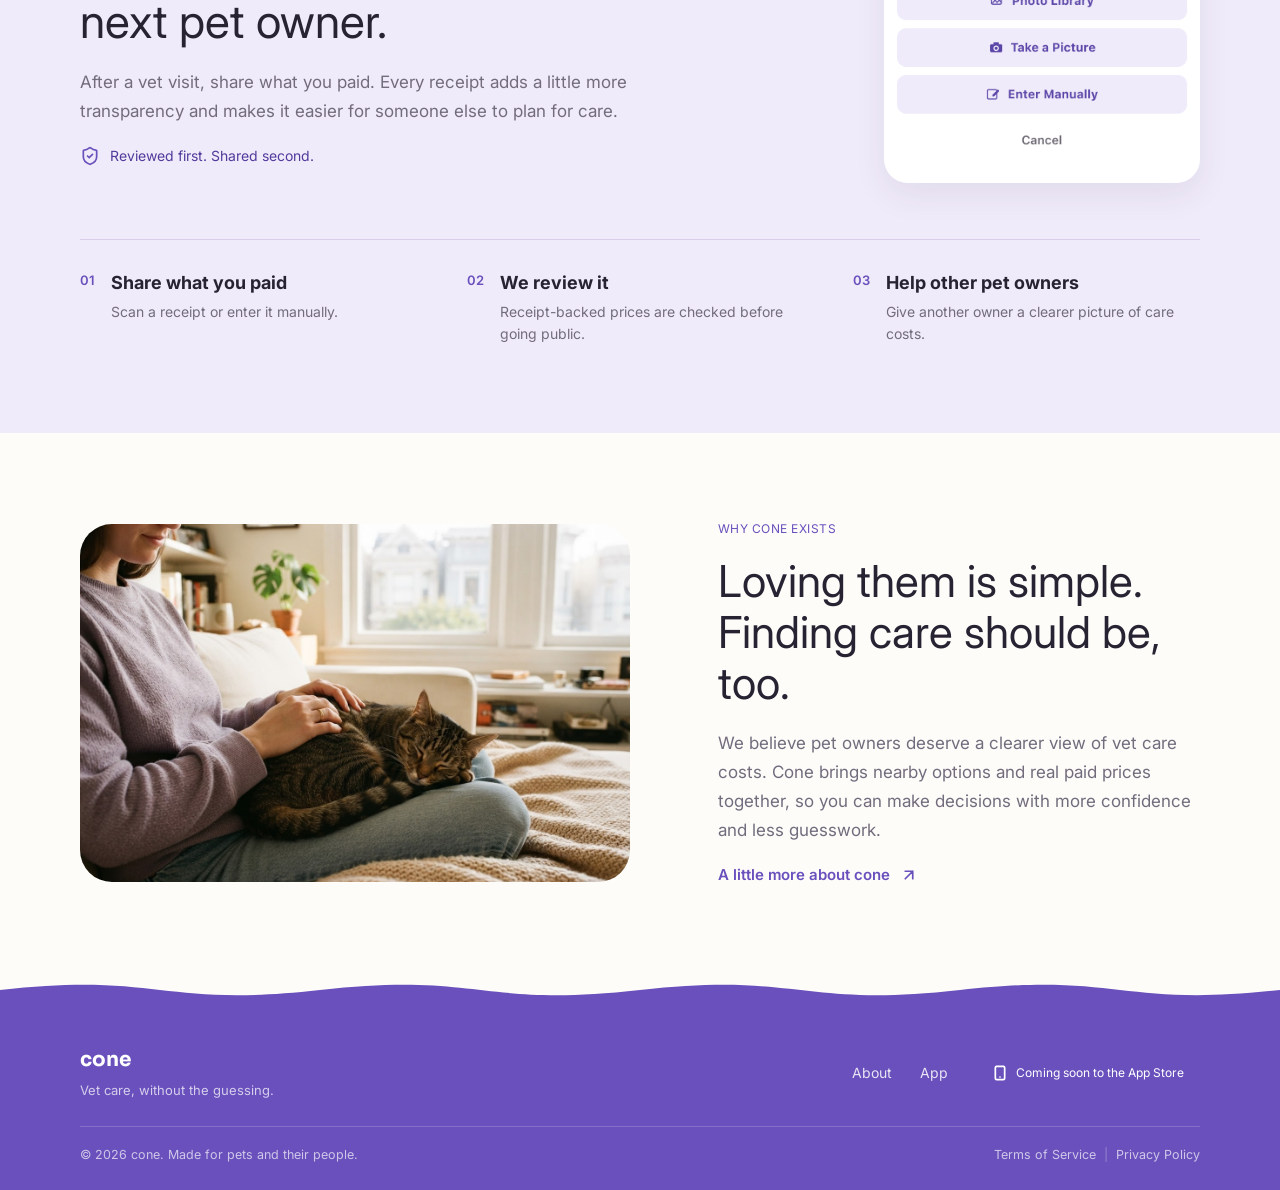
==== commit c2176c77: "Replace homepage's hand-coded 'Share a receipt' mockup with real screenshot Co-Authored-By: Claude S" ====
--- a/index.html
+++ b/index.html
@@ -72,16 +72,7 @@
   .community-copy .lede{ color:var(--ink-muted); font-size:17px; line-height:1.7; margin:0; max-width:50ch; }
   .review-note{ display:flex; align-items:center; gap:10px; color:var(--purple-dark); font-size:14px; }
   .review-note img{ width:20px; height:20px; }
-  .share-card{ background:#fff; border-radius:24px; padding:24px; width:316px; max-width:100%; box-shadow:0 12px 32px rgba(53,35,74,.08); display:flex; flex-direction:column; gap:18px; margin-left:auto; }
-  .share-card .hdr{ display:flex; justify-content:space-between; align-items:center; }
-  .share-card .hdr p{ margin:0; font-size:18px; font-weight:600; }
-  .share-card .hdr img{ width:20px; height:20px; }
-  .scan-opt{ background:var(--tint); border-radius:12px; padding:16px; display:flex; align-items:center; gap:12px; }
-  .scan-opt img{ width:24px; height:24px; }
-  .scan-opt p{ margin:0; color:var(--purple-dark); font-weight:600; font-size:14px; }
-  .manual-note{ text-align:center; color:var(--purple); font-size:13px; }
-  .review-status{ display:flex; align-items:center; gap:8px; color:var(--ink-muted); font-size:11px; border-top:1px solid var(--border); padding-top:16px; }
-  .review-status img{ width:15px; height:15px; }
+  .share-screenshot{ display:block; width:316px; max-width:100%; border-radius:24px; box-shadow:0 12px 32px rgba(53,35,74,.08); margin-left:auto; }
   .process{ display:flex; gap:40px; flex-wrap:wrap; border-top:1px solid var(--border2); margin-top:56px; padding-top:32px; }
   .process .step{ flex:1; min-width:200px; display:flex; gap:16px; }
   .process .num{ color:var(--purple); font-weight:600; font-size:13px; }
@@ -101,7 +92,7 @@
     .hero{ padding:32px 24px 48px; }
     .benefits{ padding:24px; }
     .mission-row img.photo{ width:100%; }
-    .share-card{ margin-left:0; }
+    .share-screenshot{ margin-left:0; }
   }
 </style>
 </head>
@@ -191,13 +182,7 @@
       <p class="lede">After a vet visit, share what you paid. Every receipt adds a little more transparency and makes it easier for someone else to plan for care.</p>
       <div class="review-note"><img src="icons/shield-check.svg" alt=""> Reviewed first. Shared second.</div>
     </div>
-    <div class="share-card">
-      <div class="hdr"><p>Share a receipt</p><img src="icons/plus.svg" alt=""></div>
-      <div class="scan-opt"><img src="icons/scan-line.svg" alt=""><p>Scan your receipt</p></div>
-      <p class="manual-note">Or enter the details manually</p>
-      <div style="border-top:1px solid var(--border);"></div>
-      <div class="review-status"><img src="icons/clock.svg" alt=""> Reviewed before public display</div>
-    </div>
+    <img class="share-screenshot" src="uploadreceipts.png" alt="Cone's Add a Receipt sheet, with options to use the Photo Library, take a picture, or enter details manually">
   </div>
   <div class="process">
     <div class="step"><span class="num">01</span><div><h4>Share what you paid</h4><p>Scan a receipt or enter it manually.</p></div></div>
--- a/site.css
+++ b/site.css
@@ -39,8 +39,8 @@
 /* Pills / badges */
 .pill{ display:inline-flex; align-items:center; gap:8px; background:var(--tint); color:var(--purple-dark);
   border-radius:999px; padding:8px 12px; font-size:12px; }
-.badge{ display:inline-flex; align-items:center; gap:8px; background:var(--surface-muted); color:var(--ink-muted);
-  border-radius:999px; padding:12px 16px; font-size:12px; }
+.badge{ display:inline-flex; align-items:center; gap:8px; color:var(--ink-muted);
+  padding:12px 16px; font-size:12px; }
 
 /* Layout helpers */
 .section{ padding:88px 80px; }
@@ -73,10 +73,10 @@
 footer.site-footer .footer-links{ display:flex; align-items:center; gap:28px; flex-wrap:wrap; }
 footer.site-footer .footer-links a{ font-size:14px; text-decoration:none; color:rgba(255,255,255,.85); }
 footer.site-footer .footer-links a.active{ color:#fff; font-weight:600; }
-/* The "Coming soon" badge needs its own on-purple styling — the
-   default surface-muted/ink-muted pairing used on a cream background
-   would be unreadably low-contrast here. */
-footer.site-footer .footer-links .badge{ background:rgba(255,255,255,.14); color:#fff; }
+/* The "Coming soon" badge needs its own on-purple text color — the
+   default ink-muted used on a cream background would be unreadably
+   low-contrast here. */
+footer.site-footer .footer-links .badge{ color:#fff; }
 footer.site-footer .footer-links .badge img{ filter:brightness(0) invert(1); }
 footer.site-footer .footer-bottom{ border-top:1px solid rgba(255,255,255,.18); padding-top:20px; display:flex; justify-content:space-between;
   flex-wrap:wrap; gap:10px; font-size:12.5px; color:rgba(255,255,255,.68); }
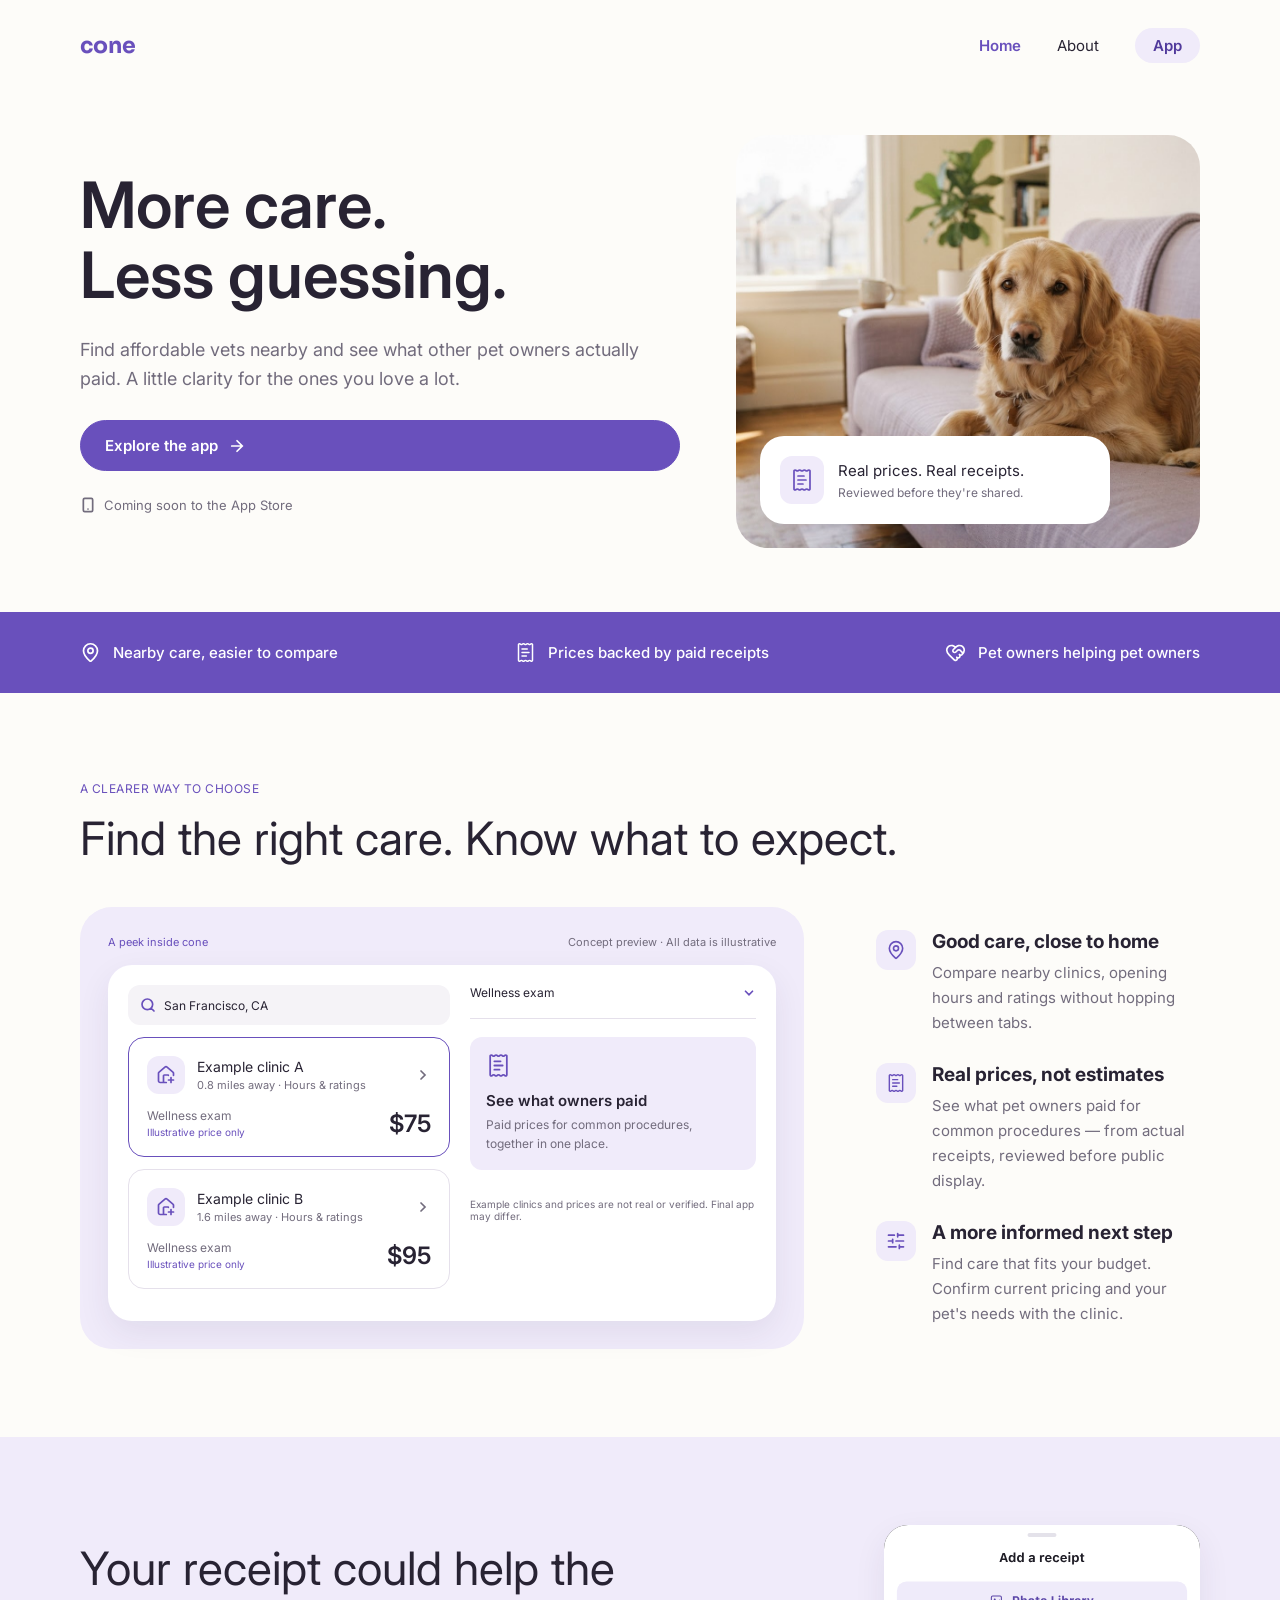
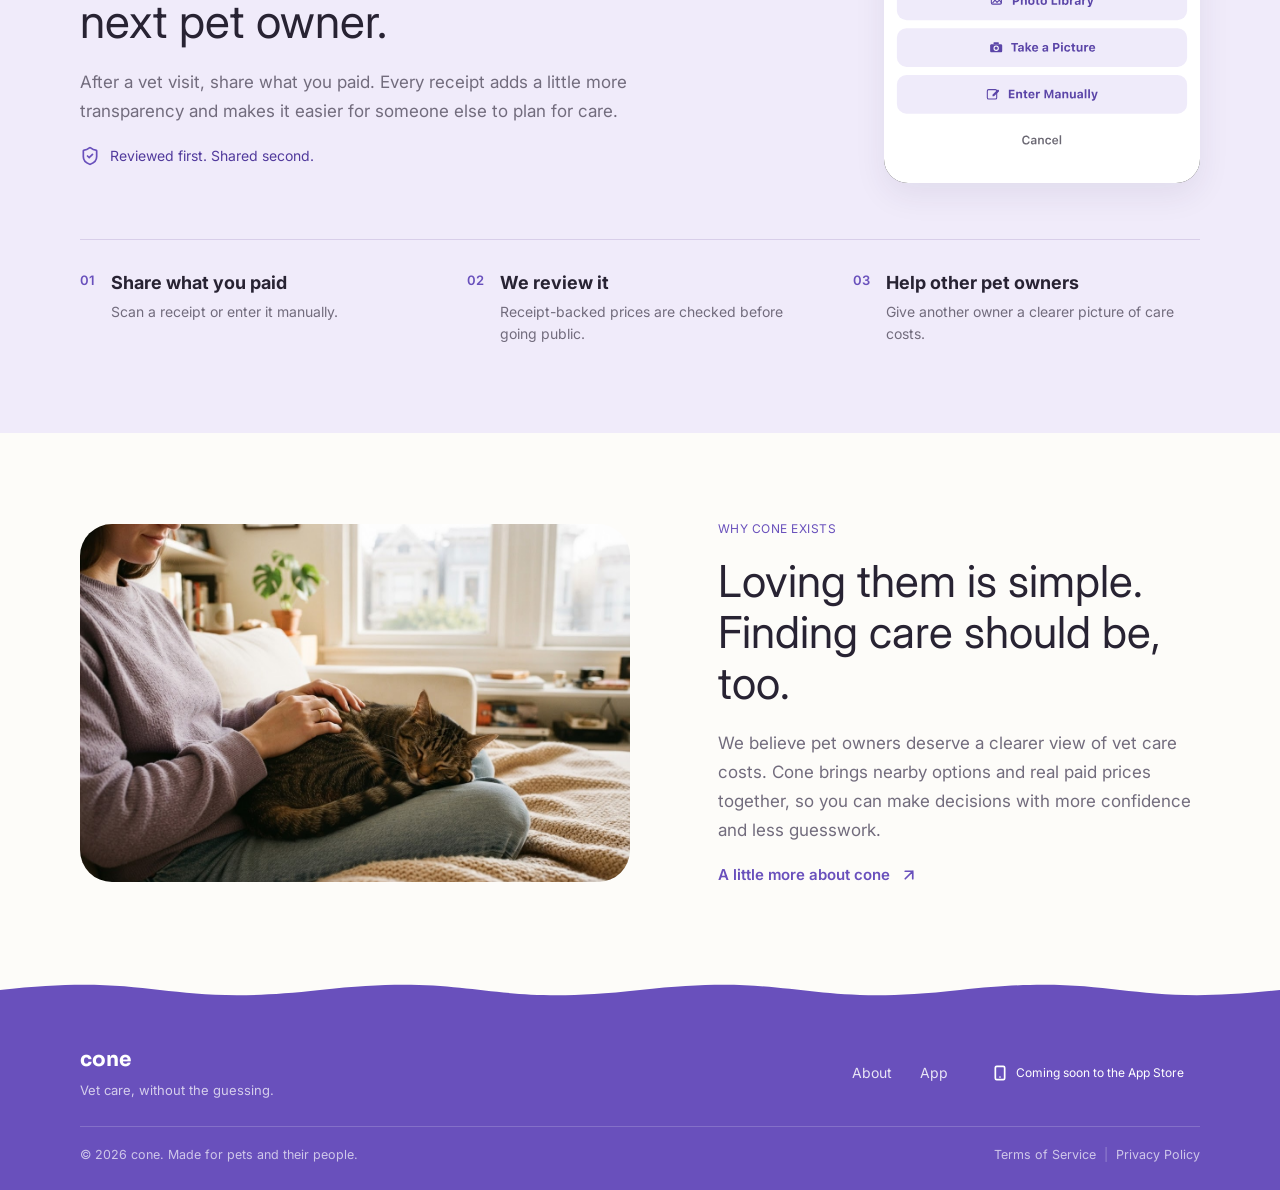
==== commit 7cd4bdb3: "Use a real SVG export for the Add a Receipt screenshot instead of a raster PNG Vector, not raster — " ====
--- a/index.html
+++ b/index.html
@@ -182,7 +182,7 @@
       <p class="lede">After a vet visit, share what you paid. Every receipt adds a little more transparency and makes it easier for someone else to plan for care.</p>
       <div class="review-note"><img src="icons/shield-check.svg" alt=""> Reviewed first. Shared second.</div>
     </div>
-    <img class="share-screenshot" src="uploadreceipts.png" alt="Cone's Add a Receipt sheet, with options to use the Photo Library, take a picture, or enter details manually">
+    <img class="share-screenshot" src="uploadreceipts.svg" alt="Cone's Add a Receipt sheet, with options to use the Photo Library, take a picture, or enter details manually">
   </div>
   <div class="process">
     <div class="step"><span class="num">01</span><div><h4>Share what you paid</h4><p>Scan a receipt or enter it manually.</p></div></div>
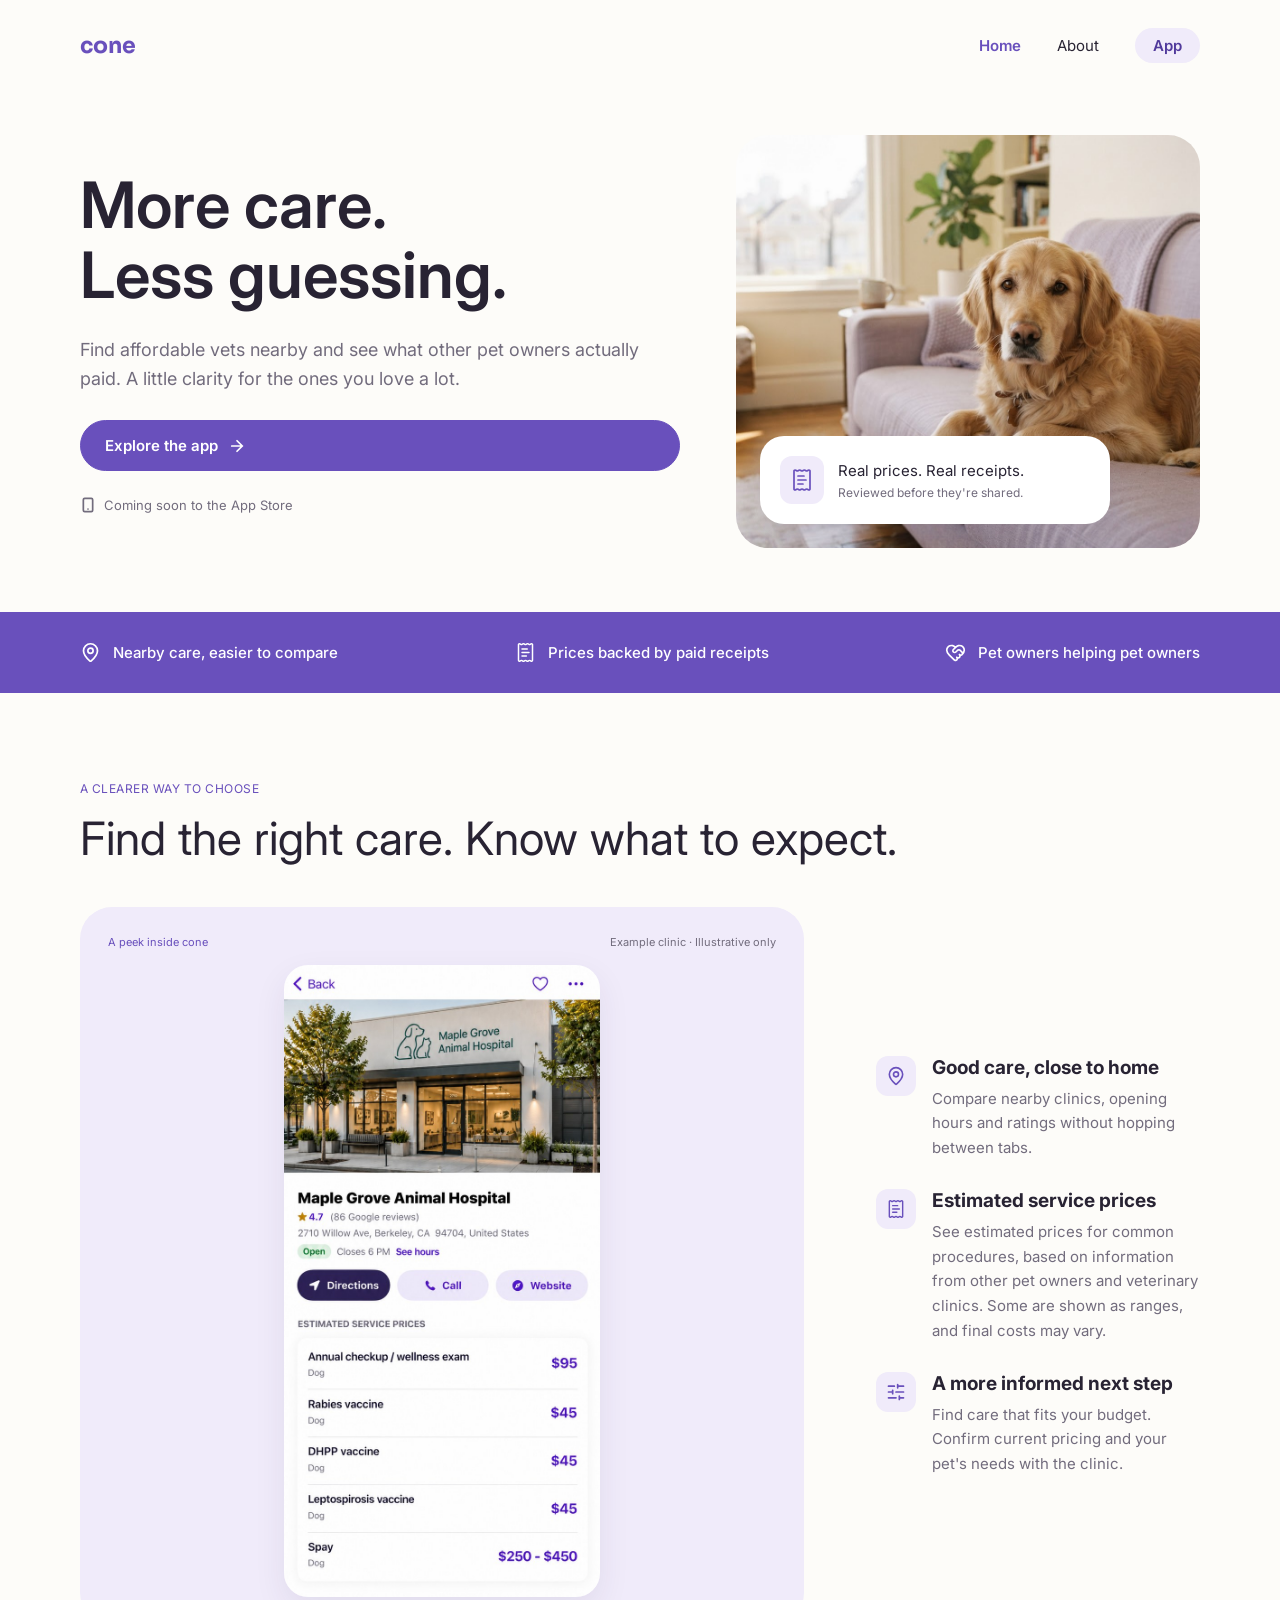
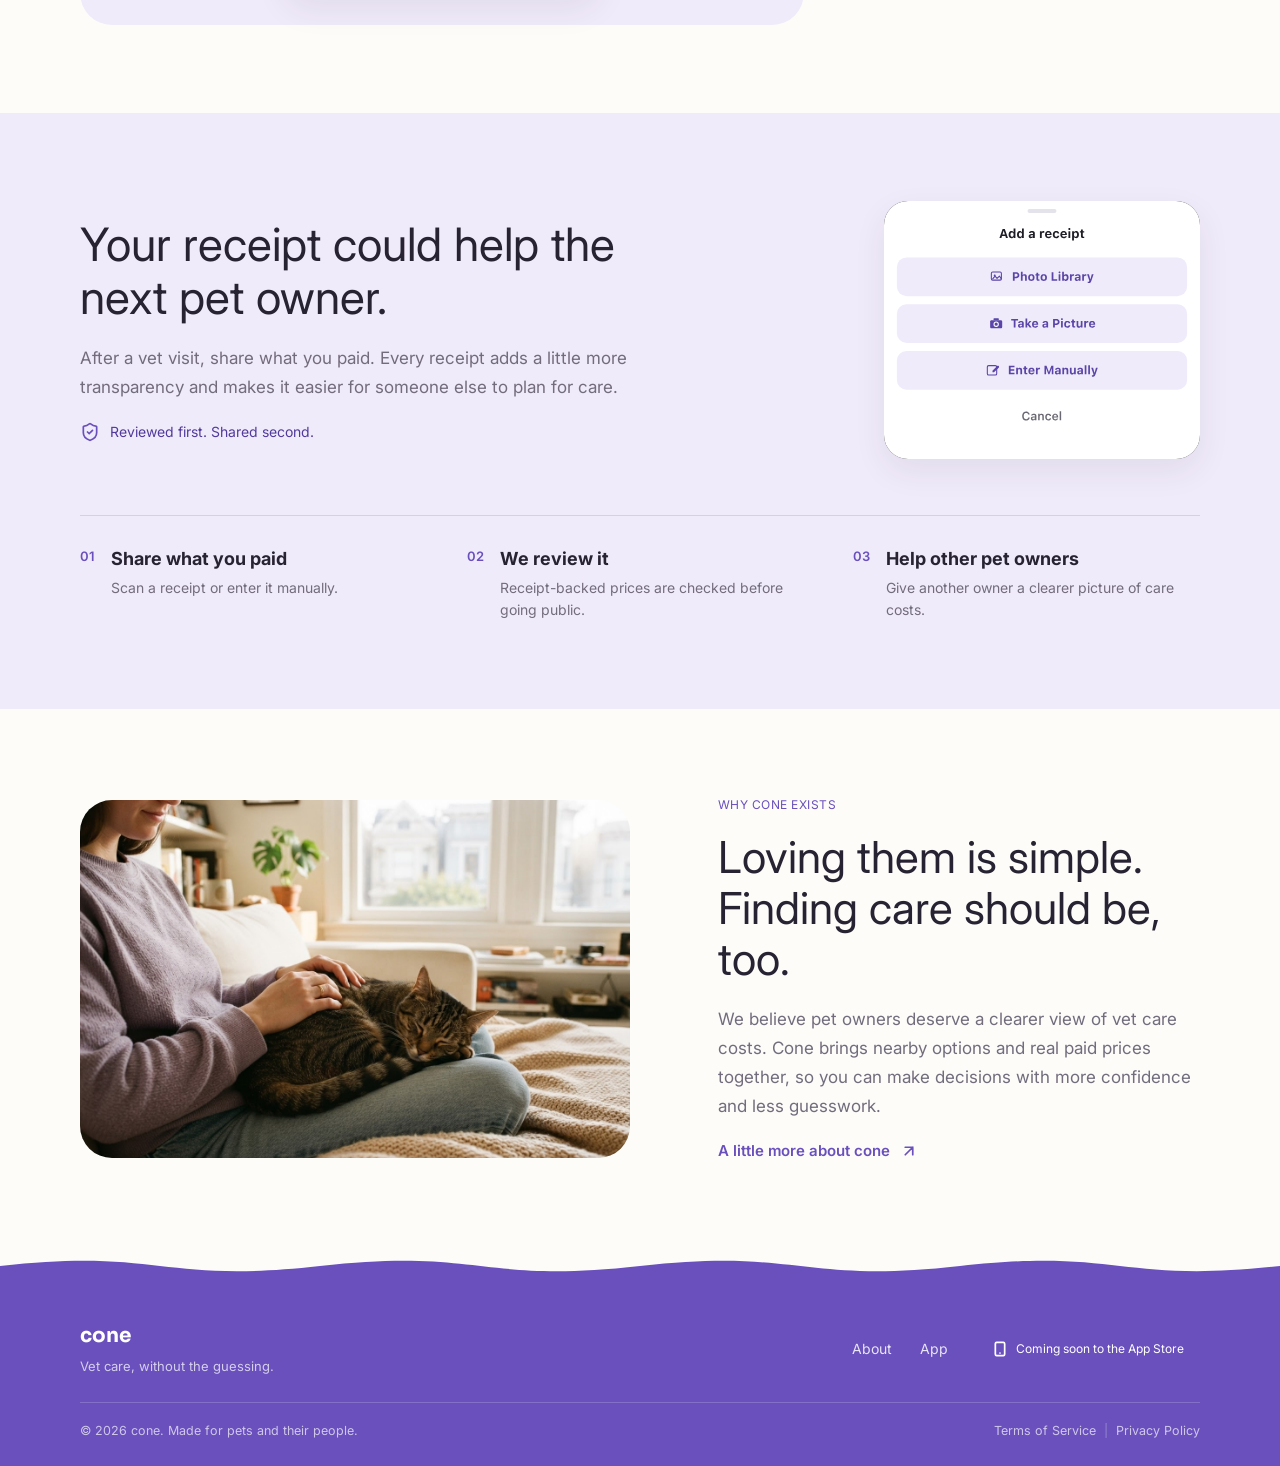
==== commit 90ae3c41: "Use clinic listing screenshot and reword prices feature as estimates Co-Authored-By: Claude Sonnet 5" ====
--- a/index.html
+++ b/index.html
@@ -49,6 +49,7 @@
   .price-row .proc{ font-size:12px; color:var(--ink-muted); margin:0; }
   .price-row .note{ font-size:10px; color:var(--purple); margin:3px 0 0; }
   .price-row .amount{ font-size:24px; font-weight:600; margin:0; }
+  .clinic-screenshot{ display:block; width:316px; max-width:100%; margin:0 auto; border-radius:24px; box-shadow:0 12px 32px rgba(53,35,74,.08); }
   .compare-side{ flex:1; min-width:280px; display:flex; flex-direction:column; gap:18px; }
   .compare-top{ display:flex; justify-content:space-between; align-items:center; font-size:12px; }
   .compare-top img{ width:14px; height:14px; }
@@ -134,42 +135,12 @@
   <h2 style="font-size:clamp(28px,4vw,46px); font-weight:400; margin:0 0 42px; line-height:1.15;">Find the right care. Know what to expect.</h2>
   <div class="compare">
     <div class="app-preview">
-      <div class="preview-label"><span>A peek inside cone</span><span class="note">Concept preview · All data is illustrative</span></div>
-      <div class="app-interface">
-        <div style="width:322px; max-width:100%;">
-          <div class="loc-search"><img src="icons/search.svg" alt=""> San Francisco, CA</div>
-          <div class="clinic-card featured">
-            <div class="clinic-row">
-              <div class="sym"><img src="icons/house-plus.svg" alt=""></div>
-              <div><p class="name">Example clinic A</p><p class="meta">0.8 miles away · Hours &amp; ratings</p></div>
-              <img class="chev" src="icons/chevron-right.svg" alt="">
-            </div>
-            <div class="price-row"><div><p class="proc">Wellness exam</p><p class="note">Illustrative price only</p></div><p class="amount">$75</p></div>
-          </div>
-          <div class="clinic-card">
-            <div class="clinic-row">
-              <div class="sym"><img src="icons/house-plus.svg" alt=""></div>
-              <div><p class="name">Example clinic B</p><p class="meta">1.6 miles away · Hours &amp; ratings</p></div>
-              <img class="chev" src="icons/chevron-right.svg" alt="">
-            </div>
-            <div class="price-row"><div><p class="proc">Wellness exam</p><p class="note">Illustrative price only</p></div><p class="amount">$95</p></div>
-          </div>
-        </div>
-        <div class="compare-side">
-          <div class="compare-top"><span>Wellness exam</span><img src="icons/chevron-down.svg" alt=""></div>
-          <div style="border-top:1px solid var(--border);"></div>
-          <div class="insight-box">
-            <img src="icons/receipt.svg" alt="">
-            <p class="t">See what owners paid</p>
-            <p class="d">Paid prices for common procedures, together in one place.</p>
-          </div>
-          <p class="fineprint">Example clinics and prices are not real or verified. Final app may differ.</p>
-        </div>
-      </div>
+      <div class="preview-label"><span>A peek inside cone</span><span class="note">Example clinic · Illustrative only</span></div>
+      <img class="clinic-screenshot" src="clinic-listing.jpg" alt="Cone's clinic page for an example clinic, Maple Grove Animal Hospital, showing its hours, directions, and estimated service prices for a wellness exam, vaccines, and spay, including a price range">
     </div>
     <div class="features">
       <div class="feature"><div class="sym"><img src="icons/map-pin.svg" alt=""></div><div><h3>Good care, close to home</h3><p>Compare nearby clinics, opening hours and ratings without hopping between tabs.</p></div></div>
-      <div class="feature"><div class="sym"><img src="icons/receipt.svg" alt=""></div><div><h3>Real prices, not estimates</h3><p>See what pet owners paid for common procedures — from actual receipts, reviewed before public display.</p></div></div>
+      <div class="feature"><div class="sym"><img src="icons/receipt.svg" alt=""></div><div><h3>Estimated service prices</h3><p>See estimated prices for common procedures, based on information from other pet owners and veterinary clinics. Some are shown as ranges, and final costs may vary.</p></div></div>
       <div class="feature"><div class="sym"><img src="icons/sliders.svg" alt=""></div><div><h3>A more informed next step</h3><p>Find care that fits your budget. Confirm current pricing and your pet's needs with the clinic.</p></div></div>
     </div>
   </div>
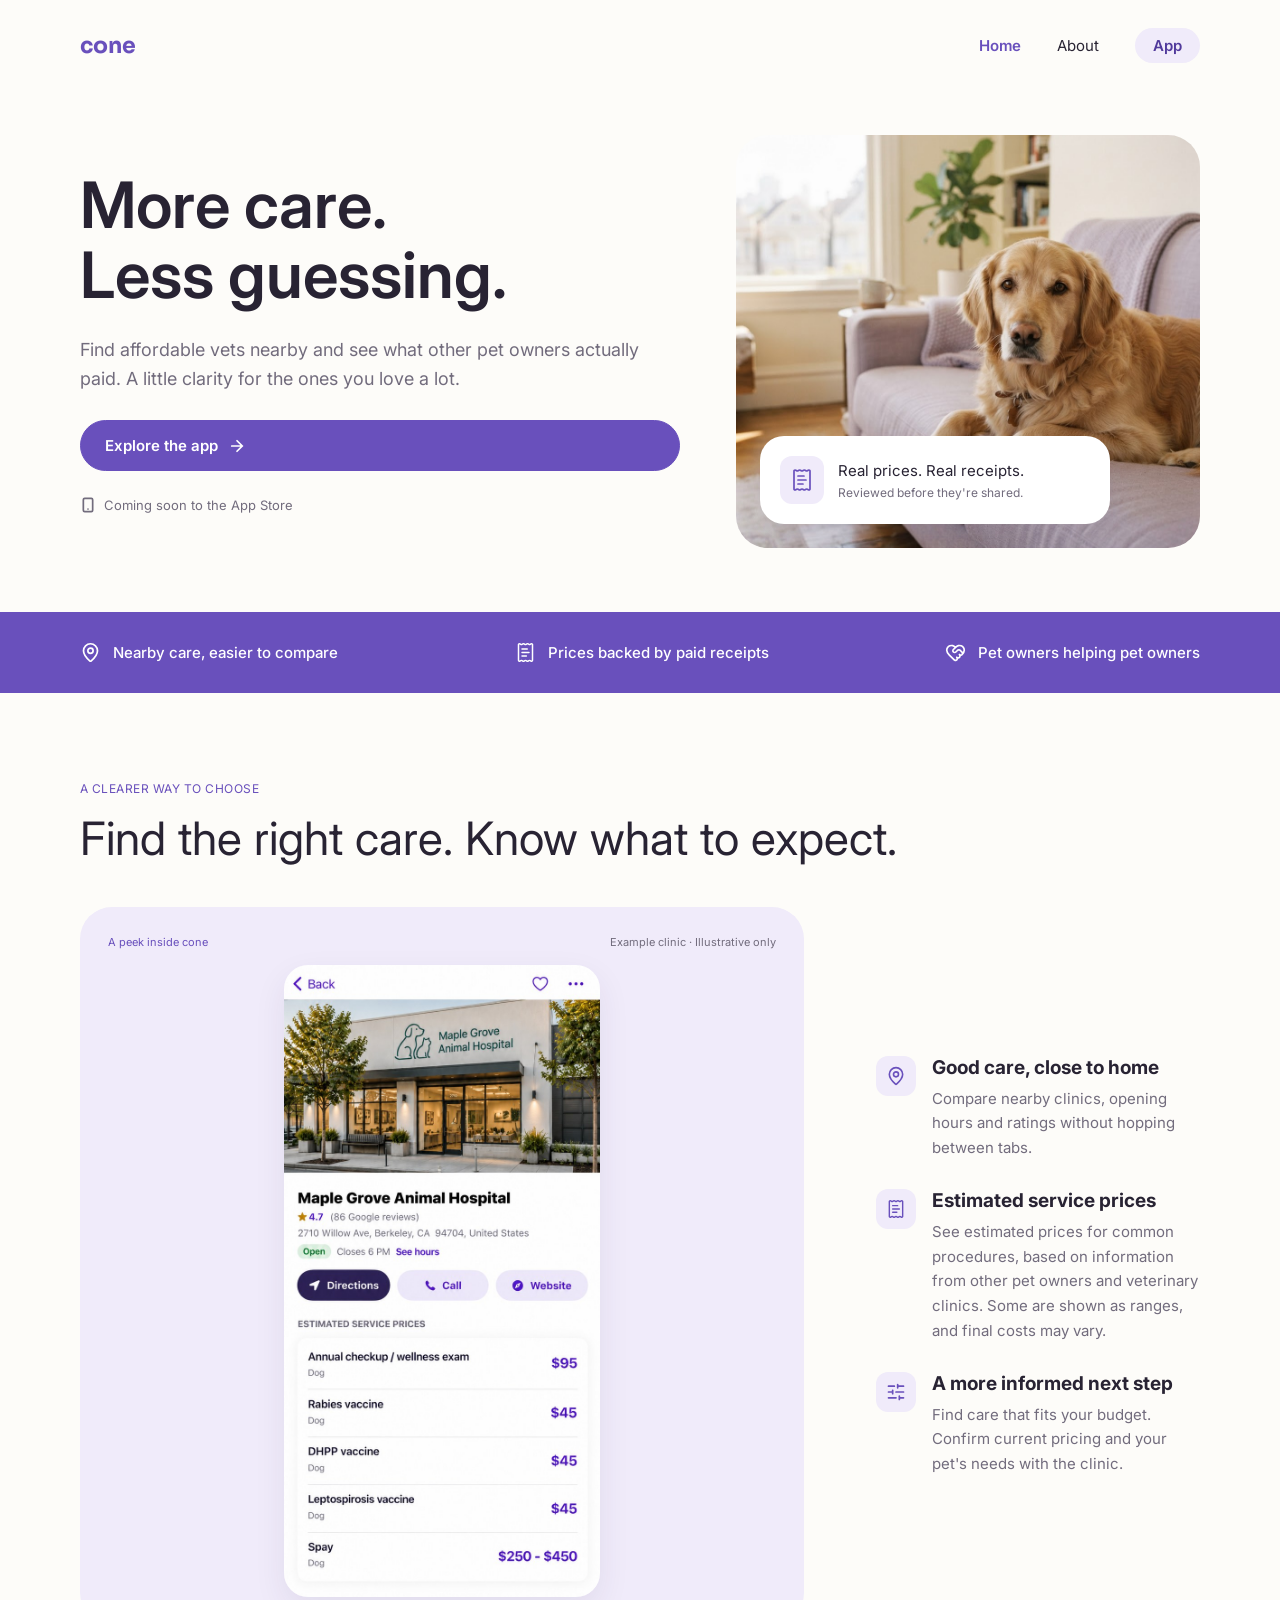
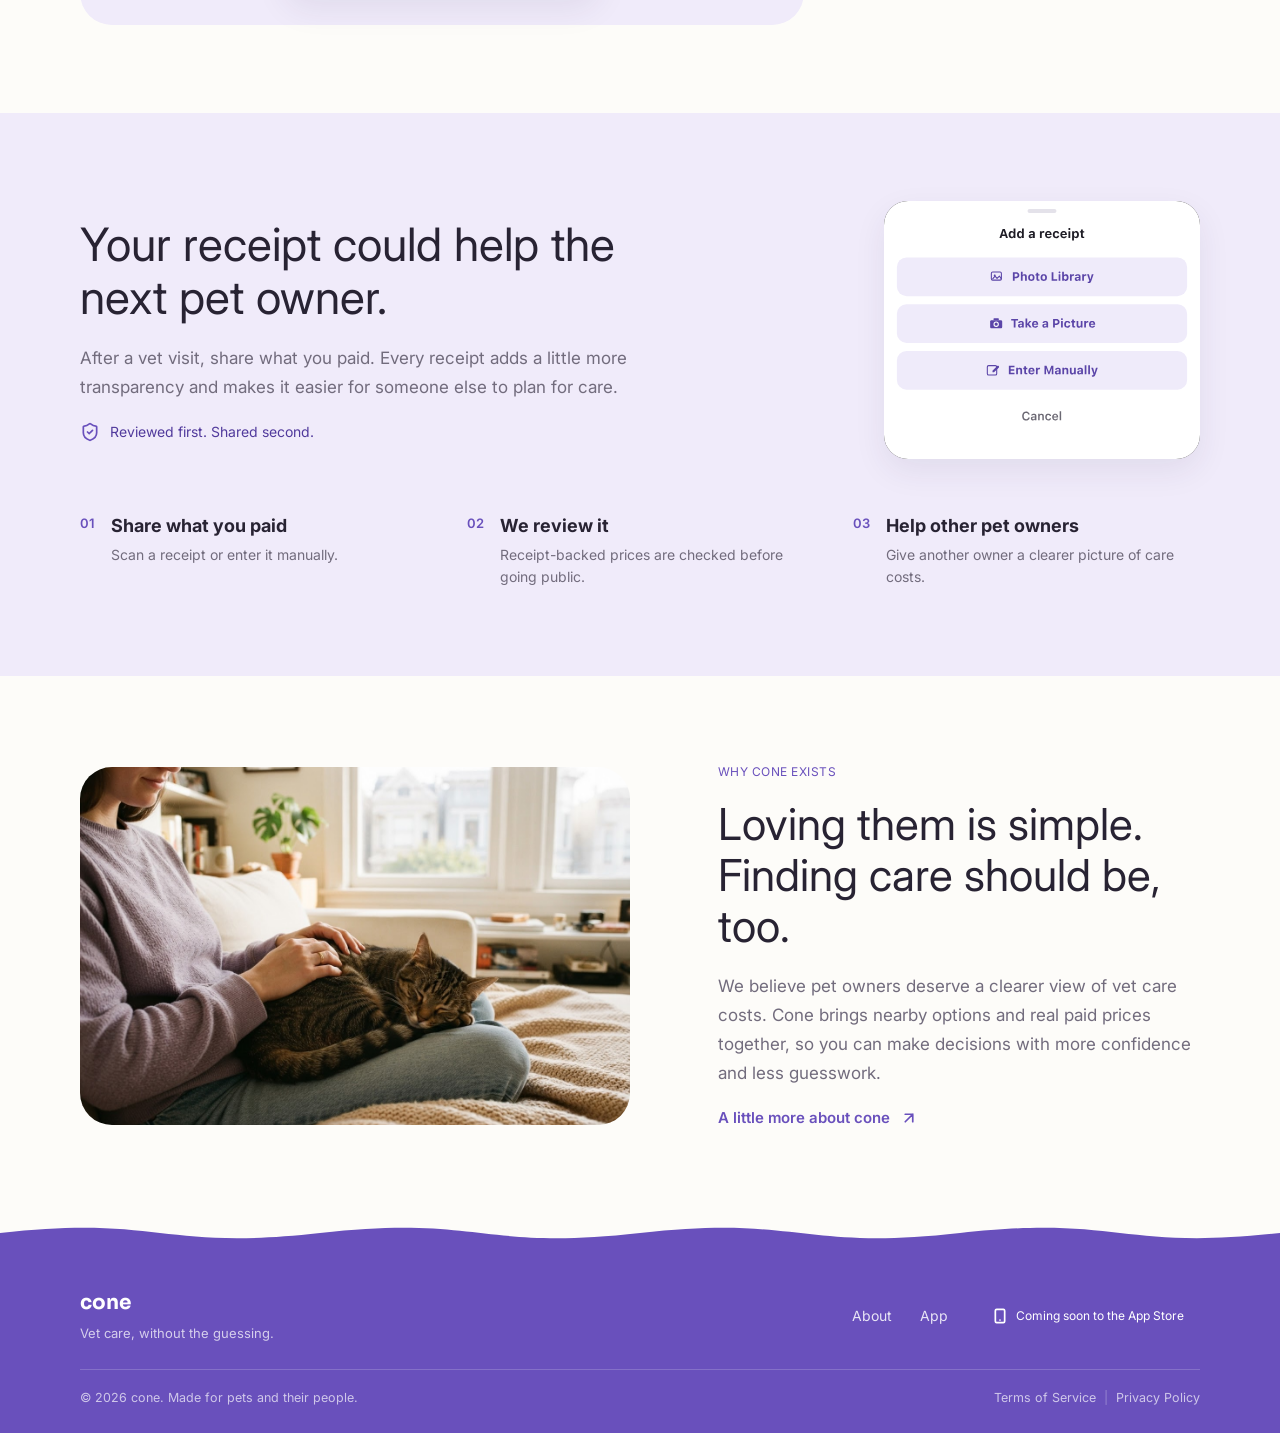
==== commit e8d2979b: "Remove divider line above the receipt steps Co-Authored-By: Claude Sonnet 5.5 <noreply@anthropic.com" ====
--- a/index.html
+++ b/index.html
@@ -74,7 +74,7 @@
   .review-note{ display:flex; align-items:center; gap:10px; color:var(--purple-dark); font-size:14px; }
   .review-note img{ width:20px; height:20px; }
   .share-screenshot{ display:block; width:316px; max-width:100%; border-radius:24px; box-shadow:0 12px 32px rgba(53,35,74,.08); margin-left:auto; }
-  .process{ display:flex; gap:40px; flex-wrap:wrap; border-top:1px solid var(--border2); margin-top:56px; padding-top:32px; }
+  .process{ display:flex; gap:40px; flex-wrap:wrap; margin-top:56px; }
   .process .step{ flex:1; min-width:200px; display:flex; gap:16px; }
   .process .num{ color:var(--purple); font-weight:600; font-size:13px; }
   .process h4{ font-size:18px; margin:0 0 8px; }
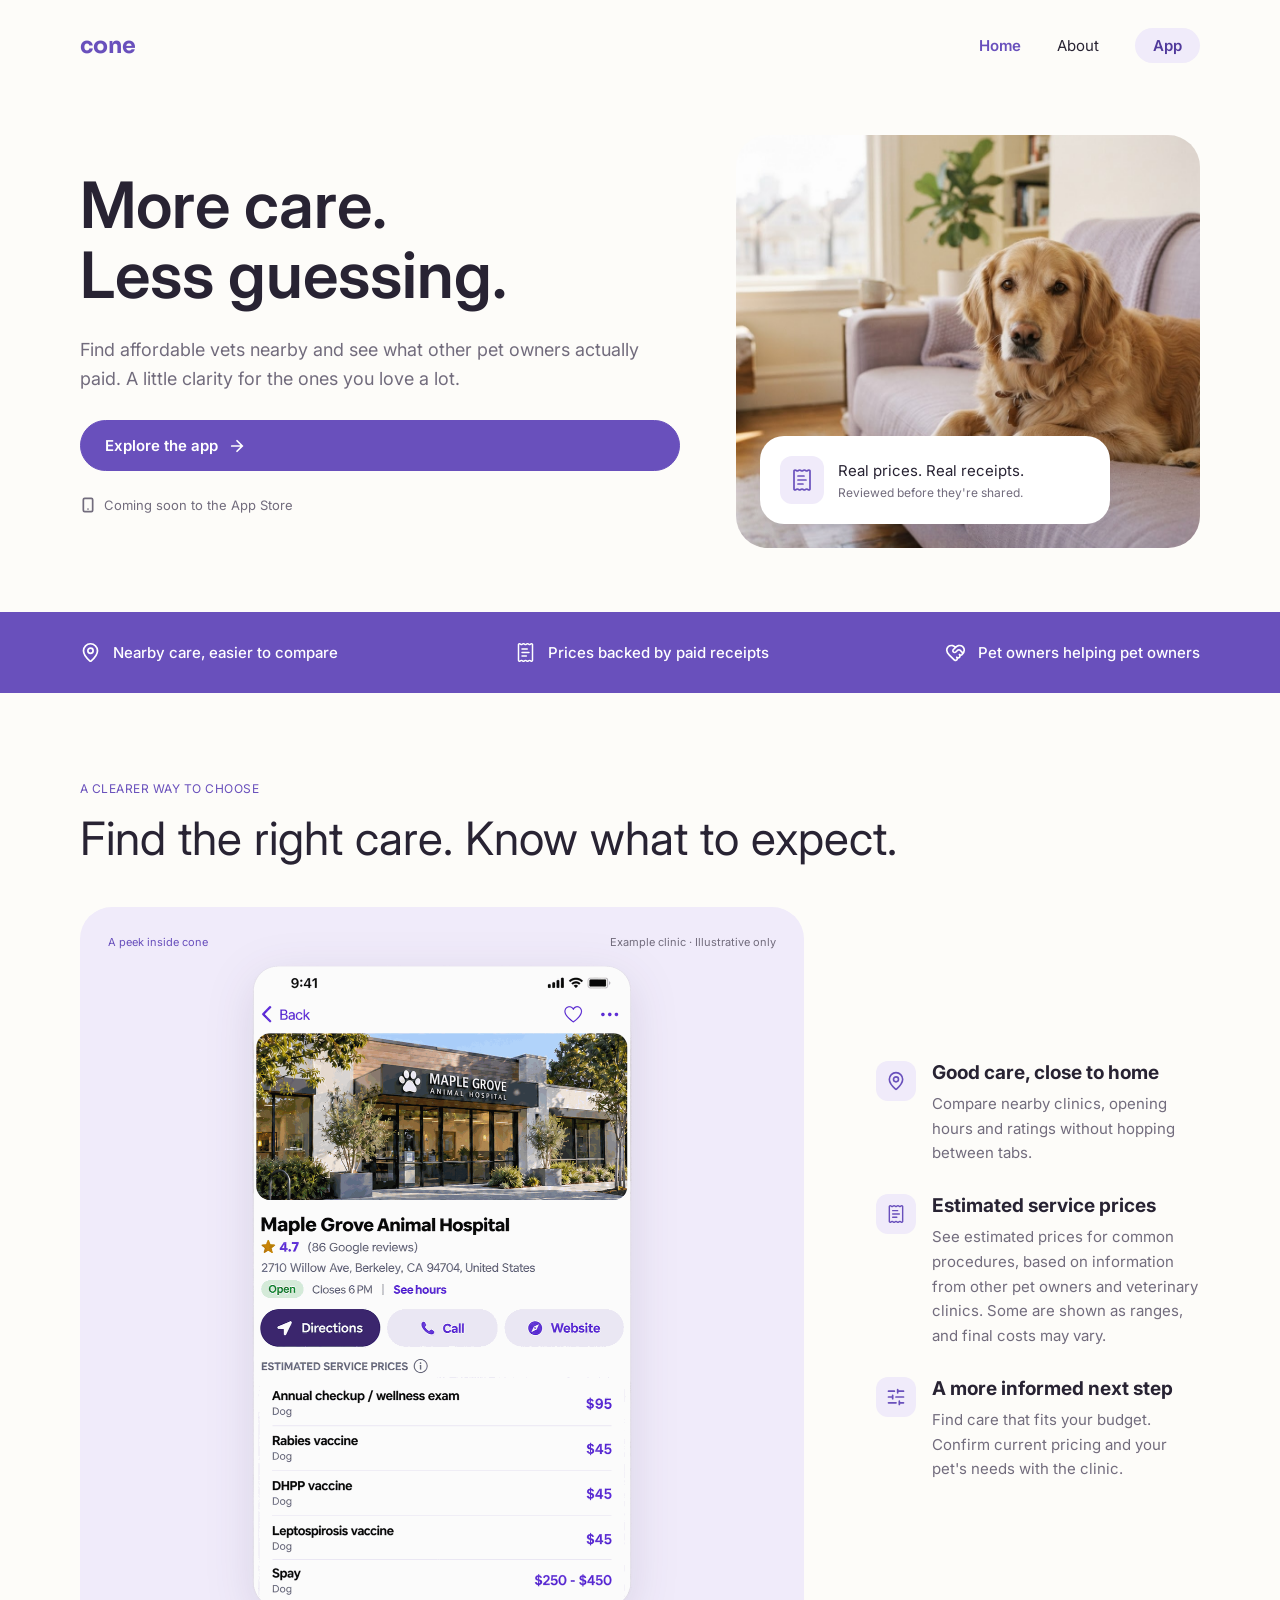
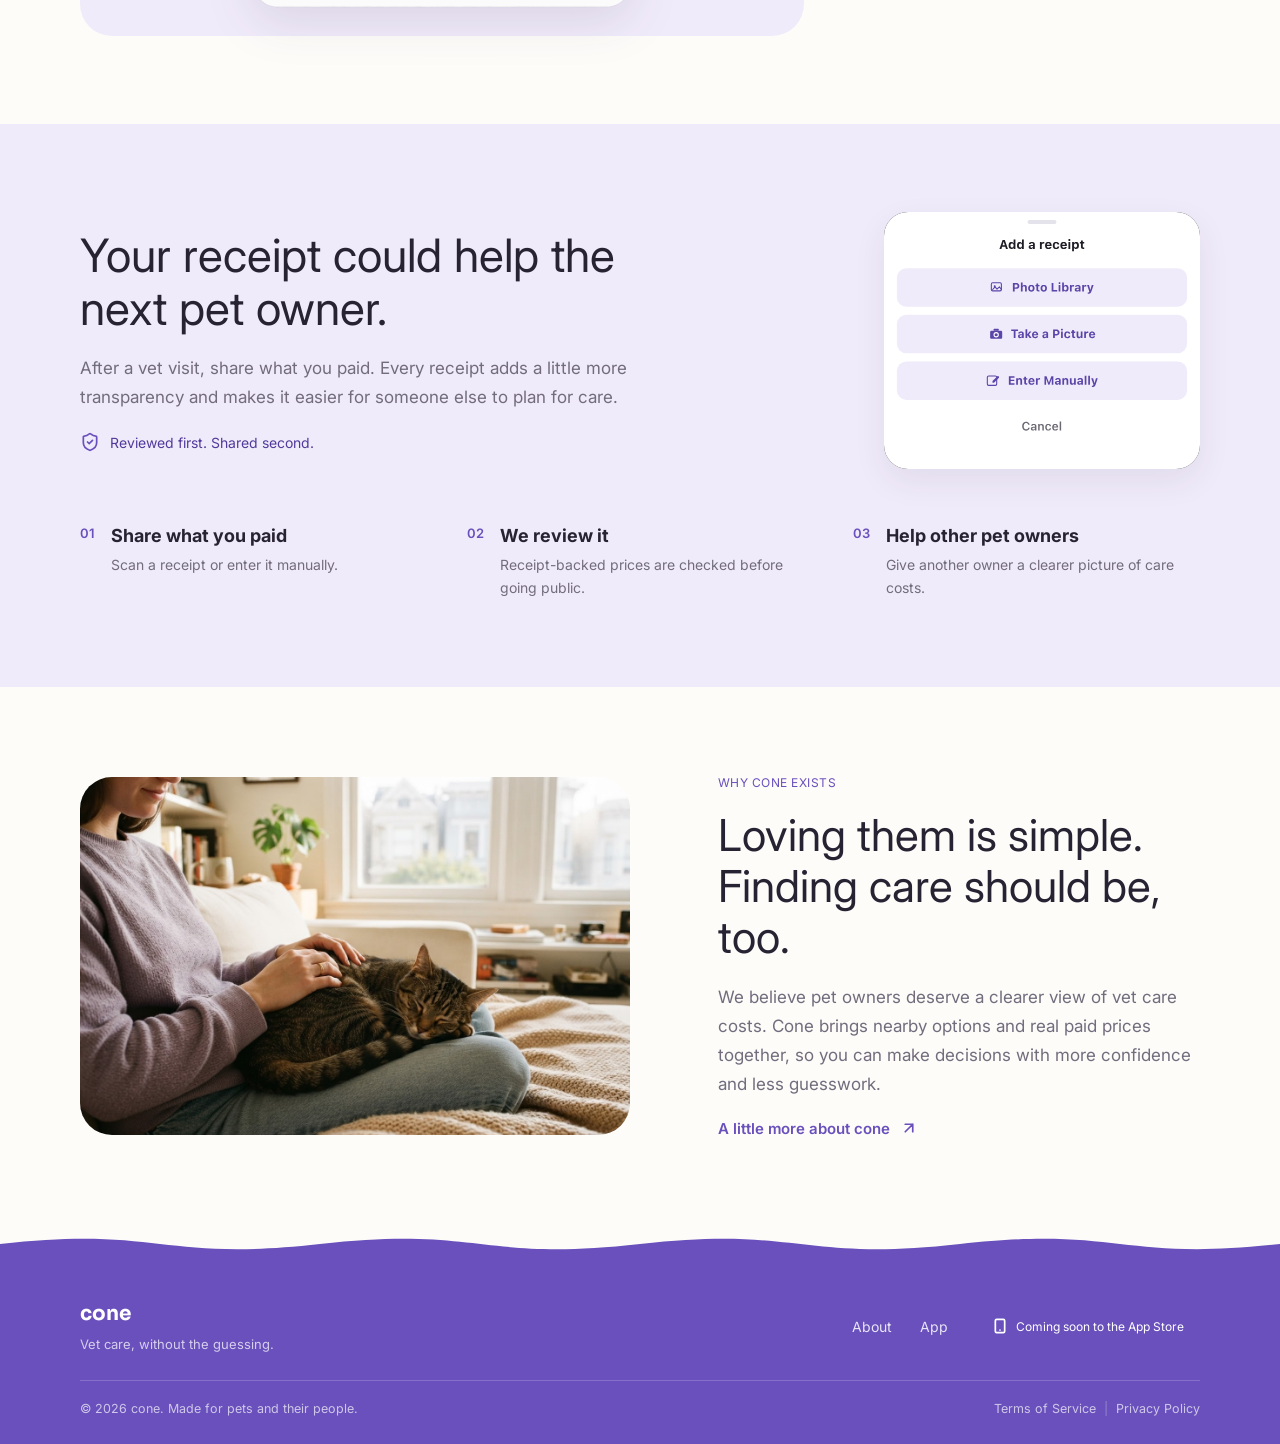
==== commit fa9dc870: "Add rounded transparent clinic preview and point the homepage at it Co-Authored-By: Claude Sonnet 5." ====
--- a/index.html
+++ b/index.html
@@ -49,7 +49,7 @@
   .price-row .proc{ font-size:12px; color:var(--ink-muted); margin:0; }
   .price-row .note{ font-size:10px; color:var(--purple); margin:3px 0 0; }
   .price-row .amount{ font-size:24px; font-weight:600; margin:0; }
-  .clinic-screenshot{ display:block; width:316px; max-width:100%; margin:0 auto; border-radius:24px; box-shadow:0 12px 32px rgba(53,35,74,.08); }
+  .clinic-screenshot{ display:block; width:380px; max-width:100%; height:auto; margin:0 auto; filter:drop-shadow(0 12px 24px rgba(53,35,74,.12)); }
   .compare-side{ flex:1; min-width:280px; display:flex; flex-direction:column; gap:18px; }
   .compare-top{ display:flex; justify-content:space-between; align-items:center; font-size:12px; }
   .compare-top img{ width:14px; height:14px; }
@@ -136,7 +136,7 @@
   <div class="compare">
     <div class="app-preview">
       <div class="preview-label"><span>A peek inside cone</span><span class="note">Example clinic · Illustrative only</span></div>
-      <img class="clinic-screenshot" src="clinic-listing.jpg" alt="Cone's clinic page for an example clinic, Maple Grove Animal Hospital, showing its hours, directions, and estimated service prices for a wellness exam, vaccines, and spay, including a price range">
+      <img class="clinic-screenshot" src="clinic-listing.png" alt="Cone's clinic page for an example clinic, Maple Grove Animal Hospital, showing its hours, directions, and estimated service prices for a wellness exam, vaccines, and spay, including a price range">
     </div>
     <div class="features">
       <div class="feature"><div class="sym"><img src="icons/map-pin.svg" alt=""></div><div><h3>Good care, close to home</h3><p>Compare nearby clinics, opening hours and ratings without hopping between tabs.</p></div></div>
